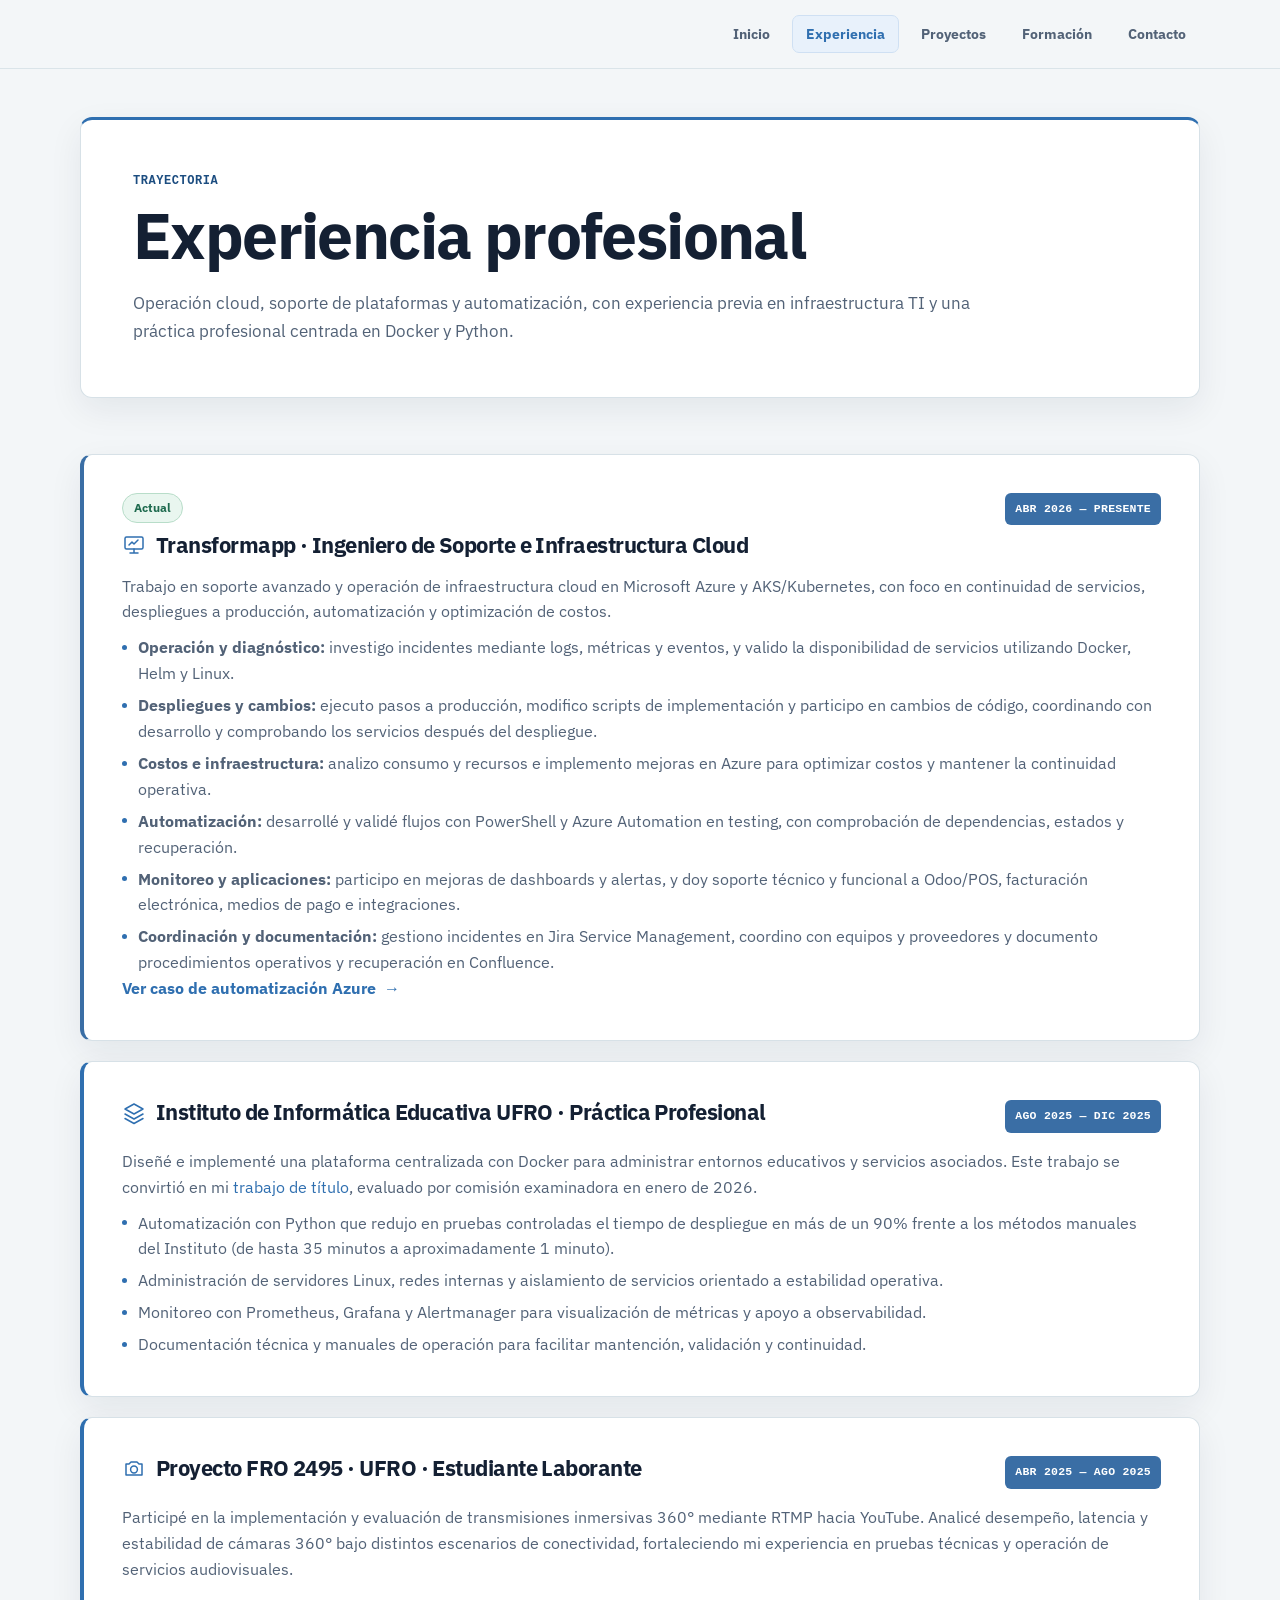
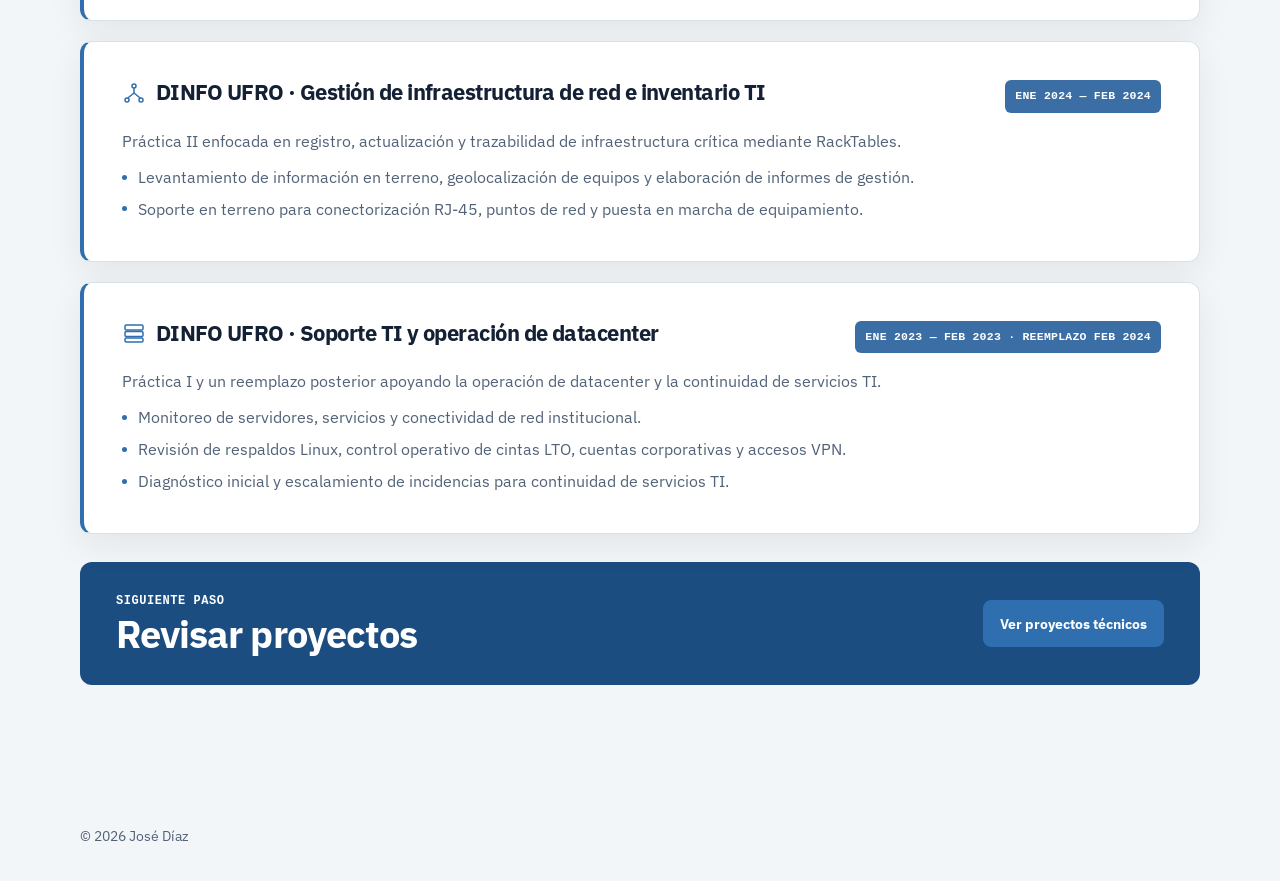
==== experiencia.html @ 32a0be07 "Mejora textos y presentación de proyectos del portafolio" ====
<!DOCTYPE html>
<html lang="es">
<head>
  <meta charset="UTF-8" />
  <meta name="viewport" content="width=device-width, initial-scale=1.0" />
  <meta name="description" content="Experiencia de José Díaz en Cloud Operations: soporte Odoo/POS, Azure y AKS, automatización con PowerShell, observabilidad y análisis de consumo." />
  <meta property="og:title" content="Experiencia | José Díaz" />
  <meta property="og:description" content="Trayectoria de José Díaz en soporte técnico, infraestructura TI y operación cloud." />
  <meta property="og:type" content="website" />
  <meta property="og:url" content="https://jose-dc.github.io/experiencia.html" />
  <title>José Díaz | Experiencia</title>
  <link rel="icon" type="image/svg+xml" href="assets/favicon.svg" />
  <link rel="stylesheet" href="assets/styles.css?v=20261012-review" />
</head>
<body>
  <header class="site-header">
    <nav class="nav" aria-label="Navegación principal">
      <div class="nav-links">
        <a href="index.html">Inicio</a>
        <a href="experiencia.html" aria-current="page">Experiencia</a>
        <a href="proyectos.html">Proyectos</a>
        <a href="formacion.html">Formación</a>
        <a href="index.html#contacto">Contacto</a>
      </div>
    </nav>
  </header>

  <main>
    <section class="page-heading">
      <p class="kicker">Trayectoria</p>
      <h1>Experiencia profesional</h1>
      <p class="lead">Operación cloud, soporte de plataformas y automatización, con experiencia previa en infraestructura TI y una práctica profesional centrada en Docker y Python.</p>
    </section>

    <section class="timeline experience-page">
      <article class="timeline-item">
        <div class="timeline-heading"><div><span class="status status-current">Actual</span><h2><span class="entry-icon" aria-hidden="true"><svg viewBox="0 0 24 24" fill="none" stroke="currentColor" stroke-width="1.5" stroke-linecap="round" stroke-linejoin="round"><rect x="3" y="4" width="18" height="12" rx="1.5"></rect><path d="M8 20h8M12 16v4"></path><path d="M7 12l3-3 2 2 4-4"></path></svg></span>Transformapp · Ingeniero de Soporte e Infraestructura Cloud</h2></div><span class="tag">Abr 2026 — Presente</span></div>
        <p>Trabajo en soporte avanzado y operación de infraestructura cloud en Microsoft Azure y AKS/Kubernetes, con foco en continuidad de servicios, despliegues a producción, automatización y optimización de costos.</p>
        <ul class="timeline-list">
          <li><strong>Operación y diagnóstico:</strong> investigo incidentes mediante logs, métricas y eventos, y valido la disponibilidad de servicios utilizando Docker, Helm y Linux.</li>
          <li><strong>Despliegues y cambios:</strong> ejecuto pasos a producción, modifico scripts de implementación y participo en cambios de código, coordinando con desarrollo y comprobando los servicios después del despliegue.</li>
          <li><strong>Costos e infraestructura:</strong> analizo consumo y recursos e implemento mejoras en Azure para optimizar costos y mantener la continuidad operativa.</li>
          <li><strong>Automatización:</strong> desarrollé y validé flujos con PowerShell y Azure Automation en testing, con comprobación de dependencias, estados y recuperación.</li>
          <li><strong>Monitoreo y aplicaciones:</strong> participo en mejoras de dashboards y alertas, y doy soporte técnico y funcional a Odoo/POS, facturación electrónica, medios de pago e integraciones.</li>
          <li><strong>Coordinación y documentación:</strong> gestiono incidentes en Jira Service Management, coordino con equipos y proveedores y documento procedimientos operativos y recuperación en Confluence.</li>
        </ul>
        <a class="text-link" href="proyectos/automatizacion-costos-azure.html">Ver caso de automatización Azure <span aria-hidden="true">→</span></a>
      </article>
      <article class="timeline-item">
        <div class="timeline-heading"><h2><span class="entry-icon" aria-hidden="true"><svg viewBox="0 0 24 24" fill="none" stroke="currentColor" stroke-width="1.5" stroke-linecap="round" stroke-linejoin="round"><path d="M12 3l9 5-9 5-9-5 9-5z"></path><path d="M3 13l9 5 9-5"></path><path d="M3 17.5l9 5 9-5"></path></svg></span>Instituto de Informática Educativa UFRO · Práctica Profesional</h2><span class="tag">Ago 2025 — Dic 2025</span></div>
        <p>Diseñé e implementé una plataforma centralizada con Docker para administrar entornos educativos y servicios asociados. Este trabajo se convirtió en mi <a href="proyectos/plataforma-docker-iie.html">trabajo de título</a>, evaluado por comisión examinadora en enero de 2026.</p>
        <ul class="timeline-list">
          <li>Automatización con Python que redujo en pruebas controladas el tiempo de despliegue en más de un 90% frente a los métodos manuales del Instituto (de hasta 35 minutos a aproximadamente 1 minuto).</li>
          <li>Administración de servidores Linux, redes internas y aislamiento de servicios orientado a estabilidad operativa.</li>
          <li>Monitoreo con Prometheus, Grafana y Alertmanager para visualización de métricas y apoyo a observabilidad.</li>
          <li>Documentación técnica y manuales de operación para facilitar mantención, validación y continuidad.</li>
        </ul>
      </article>
      <article class="timeline-item">
        <div class="timeline-heading"><h2><span class="entry-icon" aria-hidden="true"><svg viewBox="0 0 24 24" fill="none" stroke="currentColor" stroke-width="1.5" stroke-linecap="round" stroke-linejoin="round"><path d="M4 8h3l2-2h6l2 2h3v11H4z"></path><circle cx="12" cy="13.5" r="3.4"></circle></svg></span>Proyecto FRO 2495 · UFRO · Estudiante Laborante</h2><span class="tag">Abr 2025 — Ago 2025</span></div>
        <p>Participé en la implementación y evaluación de transmisiones inmersivas 360° mediante RTMP hacia YouTube. Analicé desempeño, latencia y estabilidad de cámaras 360° bajo distintos escenarios de conectividad, fortaleciendo mi experiencia en pruebas técnicas y operación de servicios audiovisuales.</p>
      </article>
      <article class="timeline-item">
        <div class="timeline-heading"><h2><span class="entry-icon" aria-hidden="true"><svg viewBox="0 0 24 24" fill="none" stroke="currentColor" stroke-width="1.5" stroke-linecap="round" stroke-linejoin="round"><circle cx="12" cy="5" r="2"></circle><circle cx="5" cy="19" r="2"></circle><circle cx="19" cy="19" r="2"></circle><path d="M12 7v5M12 12l-6.2 5M12 12l6.2 5"></path></svg></span>DINFO UFRO · Gestión de infraestructura de red e inventario TI</h2><span class="tag">Ene 2024 — Feb 2024</span></div>
        <p>Práctica II enfocada en registro, actualización y trazabilidad de infraestructura crítica mediante RackTables.</p>
        <ul class="timeline-list">
          <li>Levantamiento de información en terreno, geolocalización de equipos y elaboración de informes de gestión.</li>
          <li>Soporte en terreno para conectorización RJ-45, puntos de red y puesta en marcha de equipamiento.</li>
        </ul>
      </article>
      <article class="timeline-item">
        <div class="timeline-heading"><h2><span class="entry-icon" aria-hidden="true"><svg viewBox="0 0 24 24" fill="none" stroke="currentColor" stroke-width="1.5" stroke-linecap="round" stroke-linejoin="round"><rect x="3" y="4" width="18" height="5" rx="1.2"></rect><rect x="3" y="10.5" width="18" height="5" rx="1.2"></rect><rect x="3" y="17" width="18" height="4" rx="1.2"></rect></svg></span>DINFO UFRO · Soporte TI y operación de datacenter</h2><span class="tag">Ene 2023 — Feb 2023 · Reemplazo Feb 2024</span></div>
        <p>Práctica I y un reemplazo posterior apoyando la operación de datacenter y la continuidad de servicios TI.</p>
        <ul class="timeline-list">
          <li>Monitoreo de servidores, servicios y conectividad de red institucional.</li>
          <li>Revisión de respaldos Linux, control operativo de cintas LTO, cuentas corporativas y accesos VPN.</li>
          <li>Diagnóstico inicial y escalamiento de incidencias para continuidad de servicios TI.</li>
        </ul>
      </article>
    </section>

    <section class="contact-section compact-contact">
      <div><p class="kicker">Siguiente paso</p><h2>Revisar proyectos</h2></div>
      <a class="button primary" href="proyectos.html">Ver proyectos técnicos</a>
    </section>
  </main>
  <footer class="site-footer"><p>&copy; 2026 José Díaz</p></footer>
</body>
</html>
---- assets/styles.css ----
:root {
  --bg: #f3f6f8;
  --surface: #ffffff;
  --surface-soft: #f7fafb;
  --ink: #142033;
  --muted: #526277;
  --line: #d7e1e7;
  --accent: #2f6fb0;
  --accent-strong: #1c4d80;
  --accent-soft: #e8f1fb;
  --navy: #142033;
  --functional: #1f6b4f;
  --functional-soft: #e9f6ef;
  --planned: #805600;
  --planned-soft: #fff3d6;
  --idea: #5e6472;
  --idea-soft: #eef1f4;
  --code-accent: #3a6ea5;
  --code-accent-bright: #a9c9ea;
  --code-font: ui-monospace, "Cascadia Code", "Fira Code", Consolas, "Liberation Mono", monospace;
  --warm-accent: #c25b3a;
  --shadow-soft: 0 12px 34px rgba(20, 32, 51, 0.07);
  --shadow-card: 0 6px 20px rgba(20, 32, 51, 0.05);
  --shadow-hero: 0 2px 5px rgba(20, 32, 51, 0.12), 0 34px 64px -14px rgba(194, 91, 58, 0.32), 0 16px 38px rgba(20, 32, 51, 0.24);
  --radius: 12px;
  --radius-small: 8px;
  --content: 1120px;
}

@font-face {
  font-family: "IBM Plex Sans";
  font-style: normal;
  font-weight: 400 700;
  font-display: swap;
  src: url("fonts/ibm-plex-sans.woff2") format("woff2");
}

*,
*::before,
*::after {
  box-sizing: border-box;
}

html {
  scroll-behavior: smooth;
}

body {
  margin: 0;
  background: var(--bg);
  color: var(--ink);
  font-family: "IBM Plex Sans", "Segoe UI", Arial, sans-serif;
  font-size: 16px;
  line-height: 1.62;
}

img {
  display: block;
  max-width: 100%;
}

a {
  color: var(--accent);
  text-decoration: none;
  transition: color 0.18s ease, background-color 0.18s ease, border-color 0.18s ease;
}

a:hover {
  color: var(--accent-strong);
}

h1,
h2,
h3,
p,
ul,
dl,
figure {
  margin-top: 0;
}

h1,
h2,
h3 {
  color: var(--ink);
  font-weight: 720;
  letter-spacing: -0.025em;
}

h1 {
  margin-bottom: 20px;
  font-size: clamp(2.6rem, 5vw, 4.35rem);
  line-height: 1.02;
}

h2 {
  margin-bottom: 16px;
  font-size: clamp(1.75rem, 3vw, 2.35rem);
  line-height: 1.15;
}

h3 {
  margin-bottom: 12px;
  font-size: 1.25rem;
  line-height: 1.3;
}

p,
li,
dd {
  color: var(--muted);
}

main,
.nav,
.site-footer {
  width: min(calc(100% - 40px), var(--content));
  margin-inline: auto;
}

main {
  padding: 48px 0 72px;
}

.site-header {
  position: sticky;
  z-index: 20;
  top: 0;
  border-bottom: 1px solid rgba(215, 225, 231, 0.9);
  background: rgba(243, 246, 248, 0.94);
  backdrop-filter: blur(14px);
}

.nav {
  display: flex;
  min-height: 68px;
  align-items: center;
  justify-content: flex-end;
}

.nav-links {
  display: flex;
  align-items: center;
  gap: 8px;
}

.nav-links a {
  border: 1px solid transparent;
  border-radius: 7px;
  color: var(--muted);
  font-size: 0.875rem;
  font-weight: 700;
  line-height: 1;
  padding: 11px 13px;
}

.nav-links a:hover,
.nav-links a[aria-current="page"] {
  border-color: #cfe0f3;
  background: var(--accent-soft);
  color: var(--accent);
}

.hero,
.section,
.stack-section,
.page-heading,
.doc-hero,
.contact-section {
  margin-bottom: clamp(32px, 5vw, 56px);
}

.hero {
  display: grid;
  grid-template-columns: minmax(0, 1.75fr) minmax(280px, 0.85fr);
  gap: 20px;
}

.hero-copy,
.profile-summary,
.section,
.stack-section,
.page-heading,
.doc-hero,
.project-row,
.timeline-item,
.doc-card,
.case-chapter {
  border: 1px solid var(--line);
  border-radius: var(--radius);
  background: var(--surface);
  box-shadow: var(--shadow-soft);
}

.hero-copy {
  position: relative;
  overflow: hidden;
  padding: clamp(34px, 5vw, 60px);
  border-top: 3px solid var(--accent);
  background: var(--surface);
}

.hero-net {
  display: block;
  width: 100%;
  max-width: 220px;
  height: 28px;
  margin-bottom: 18px;
}

.hero-net circle {
  fill: var(--code-accent);
}

.hero-net circle.hero-net-dim {
  fill: var(--line);
}

.hero-net line {
  stroke: var(--line);
  stroke-width: 1;
}

.kicker,
.eyebrow,
.summary-label,
.number,
.step-number {
  color: var(--accent-strong);
  font-family: var(--code-font);
  font-size: 0.75rem;
  font-weight: 700;
  letter-spacing: 0.045em;
  text-transform: uppercase;
}

.role {
  max-width: 780px;
  margin-bottom: 18px;
  color: var(--ink);
  font-size: clamp(1.15rem, 2vw, 1.45rem);
  font-weight: 700;
  line-height: 1.32;
}

.lead {
  max-width: 780px;
  margin-bottom: 0;
  font-size: 1.08rem;
}

.hero-signal-list,
.meta,
.core-tech-list,
.architecture-tool-list {
  display: flex;
  flex-wrap: wrap;
  gap: 8px;
}

.hero-signal-list {
  margin-top: 24px;
}

.hero-signal-list span,
.meta span,
.core-tech-list span,
.architecture-tool-list span {
  border: 1px solid #cfe0f3;
  border-radius: 7px;
  background: var(--surface);
  color: var(--accent);
  font-size: 0.82rem;
  font-weight: 700;
  line-height: 1.2;
  padding: 9px 11px;
}

.hero-signal-list span,
.meta span {
  border: 1px solid #cfe0f3;
  border-radius: 6px;
  background: var(--accent-soft);
  color: var(--accent-strong);
  font-family: var(--code-font);
  font-weight: 700;
  font-size: 0.78rem;
  letter-spacing: 0.03em;
  text-transform: none;
  padding: 8px 13px;
}

.hero-actions,
.project-actions,
.doc-actions {
  display: flex;
  flex-wrap: wrap;
  gap: 10px;
  margin-top: 28px;
}

.button {
  display: inline-flex;
  min-height: 46px;
  align-items: center;
  justify-content: center;
  transition: color 0.18s ease, background-color 0.18s ease, border-color 0.18s ease, transform 0.18s ease, box-shadow 0.18s ease;
  border: 1px solid transparent;
  border-radius: 8px;
  font-size: 0.9rem;
  font-weight: 750;
  padding: 11px 16px;
}

.button.primary {
  border-color: var(--accent);
  background: var(--accent);
  color: #ffffff;
}

.button.primary:hover {
  border-color: var(--accent-strong);
  background: var(--accent-strong);
  color: #ffffff;
  transform: translateY(-1px);
  box-shadow: 0 8px 18px rgba(28, 77, 128, 0.25);
}

.button.secondary {
  border-color: var(--line);
  background: var(--surface);
  color: var(--ink);
}

.button.secondary:hover {
  border-color: #8fb8dc;
  color: var(--accent);
  transform: translateY(-1px);
}

.button.inactive {
  cursor: default;
  opacity: 0.72;
}

.text-link {
  display: inline-flex;
  align-items: center;
  gap: 8px;
  font-weight: 750;
}

.profile-summary {
  display: flex;
  flex-direction: column;
  align-items: center;
  justify-content: center;
  padding: clamp(30px, 4vw, 42px);
  border-color: var(--accent-strong);
  background: var(--accent-strong);
  text-align: center;
}

.profile-summary h2,
.profile-summary .summary-label {
  color: #ffffff;
}

.profile-summary .summary-label {
  color: var(--code-accent-bright);
}

.profile-summary h2 {
  font-size: 1.65rem;
}

.profile-summary p:not(.summary-label) {
  margin-bottom: 0;
  color: #cfe0f0;
}

.avatar {
  width: 84px;
  height: 84px;
  margin-bottom: 22px;
  border: 2px solid rgba(255, 255, 255, 0.55);
  border-radius: 50%;
  object-fit: cover;
}

.section,
.stack-section {
  padding: clamp(28px, 4vw, 42px);
}

.section-header {
  margin-bottom: 28px;
}

.section-header > :last-child {
  margin-bottom: 0;
}

.compact-header {
  max-width: 800px;
}

.split-heading {
  display: flex;
  align-items: flex-start;
  justify-content: space-between;
  gap: 20px;
}

.split-heading h2 {
  margin-bottom: 0;
}

.focus-grid {
  display: grid;
  grid-template-columns: repeat(3, minmax(0, 1fr));
  gap: 16px;
}

.focus-grid article {
  padding: 24px;
  border-top: 3px solid var(--accent);
  border-radius: var(--radius-small);
  background: var(--surface-soft);
}

.focus-grid h3 {
  margin-top: 12px;
}

.focus-grid p {
  margin-bottom: 0;
}

.focus-icon {
  display: inline-flex;
  width: 30px;
  height: 30px;
  color: var(--accent);
}

.focus-icon svg {
  width: 100%;
  height: 100%;
}

.project-teaser-grid {
  display: grid;
  grid-template-columns: repeat(2, minmax(0, 1fr));
  gap: 16px;
  margin-bottom: 20px;
}

.project-teaser-card {
  display: grid;
  gap: 8px;
  padding: 22px;
  border: 1px solid var(--line);
  border-top: 3px solid var(--accent);
  border-radius: var(--radius-small);
  background: var(--surface-soft);
}

.project-teaser-card h3 {
  margin: 0;
  font-size: 1.1rem;
}

.project-teaser-card p {
  margin-bottom: 0;
}

.status {
  display: inline-flex;
  width: fit-content;
  align-items: center;
  border: 1px solid transparent;
  border-radius: 999px;
  font-size: 0.75rem;
  font-weight: 800;
  line-height: 1;
  padding: 8px 11px;
}

.status-functional,
.status-current {
  border-color: #b8ddc9;
  background: var(--functional-soft);
  color: var(--functional);
}

.status-planned {
  border-color: #ead39a;
  background: var(--planned-soft);
  color: var(--planned);
}

.status-idea {
  border-color: #d2d7df;
  background: var(--idea-soft);
  color: var(--idea);
}

.project-highlight,
.project-feature {
  display: grid;
  grid-template-columns: minmax(0, 1.65fr) minmax(250px, 0.75fr);
  gap: 24px;
}

.project-highlight {
  padding: clamp(24px, 4vw, 34px);
  border: 1px solid var(--line);
  border-radius: var(--radius);
  background: var(--surface-soft);
}

.project-preview-copy {
  align-self: center;
}

.project-preview-copy p,
.project-content p {
  margin-bottom: 0;
}

.project-at-a-glance {
  display: flex;
  align-self: stretch;
  flex-direction: column;
  justify-content: center;
  padding: 24px;
  border: 1px solid #cfe0f3;
  border-radius: var(--radius-small);
  background: var(--accent-soft);
}

.project-at-a-glance dl,
.project-at-a-glance dd {
  margin: 0;
}

.project-at-a-glance dl > div + div {
  margin-top: 14px;
}

.project-at-a-glance dt {
  color: var(--accent);
  font-size: 0.72rem;
  font-weight: 800;
}

.project-at-a-glance dd {
  color: var(--ink);
  font-size: 0.9rem;
}

.section-actions {
  margin-top: 22px;
  text-align: right;
}

.experience-preview {
  display: grid;
  grid-template-columns: minmax(0, 1.35fr) minmax(280px, 0.65fr);
  gap: 32px;
  align-items: center;
}

.experience-preview-copy > :last-child {
  margin-bottom: 0;
}

.experience-facts {
  display: grid;
  gap: 12px;
}

.experience-facts div {
  display: grid;
  gap: 3px;
  padding: 18px;
  border: 1px solid var(--line);
  border-left: 3px solid var(--accent);
  border-radius: var(--radius-small);
  background: var(--surface);
}

.experience-facts strong {
  color: var(--ink);
}

.experience-facts span {
  color: var(--muted);
  font-size: 0.9rem;
}

.tech-groups {
  display: grid;
  grid-template-columns: repeat(2, minmax(0, 1fr));
  gap: 14px;
}

.tech-group {
  padding: 20px;
  border: 1px solid var(--line);
  border-top: 3px solid var(--accent);
  border-radius: var(--radius-small);
  background: var(--surface);
}

.tech-group h3 {
  margin-bottom: 14px;
  color: var(--ink);
  font-size: 1rem;
}

.tech-group > p {
  margin: 0 0 16px;
  color: var(--muted);
  font-size: 0.9rem;
}

.technology-direction {
  margin: 20px 0 0;
  color: var(--muted);
  font-size: 0.9rem;
}

.core-tech-list span {
  flex: 1 1 135px;
  min-height: 48px;
  display: inline-flex;
  align-items: center;
  justify-content: center;
  background: var(--surface);
  line-height: 1.25;
  text-align: center;
}

.contact-section {
  display: flex;
  align-items: center;
  justify-content: space-between;
  gap: 24px;
  padding: 30px 36px;
  border-radius: var(--radius);
  background: var(--accent-strong);
}

.contact-section h2,
.contact-section .kicker {
  color: #ffffff;
}

.contact-section h2,
.contact-section p {
  margin-bottom: 0;
}

.contact-links {
  display: flex;
  flex-wrap: wrap;
  gap: 8px;
}

.contact-links a {
  border: 1px solid rgba(255, 255, 255, 0.22);
  border-radius: 7px;
  color: #ffffff;
  font-weight: 700;
  padding: 10px 13px;
}

.contact-links a:hover {
  background: rgba(255, 255, 255, 0.1);
}

.site-footer {
  padding: 12px 0 34px;
}

.site-footer p {
  margin-bottom: 0;
  font-size: 0.85rem;
}

.page-heading,
.doc-hero {
  padding: clamp(34px, 5vw, 52px);
  border-top: 3px solid var(--accent);
}

.education-block {
  border-top: 3px solid var(--accent);
}

.page-heading .lead,
.doc-hero .lead {
  max-width: 880px;
}

.project-list,
.timeline,
.doc-grid,
.case-chapters {
  display: grid;
  gap: 20px;
}

.project-row {
  padding: clamp(26px, 4vw, 38px);
  border-top: 6px solid var(--code-accent);
  transition: transform 0.2s ease, box-shadow 0.2s ease;
}

.project-row:hover {
  transform: translateY(-4px);
  box-shadow: var(--shadow-soft), 0 20px 34px rgba(20, 32, 51, 0.1);
}

.project-content .status {
  margin-bottom: 18px;
}

.project-content h2 {
  display: flex;
  align-items: flex-start;
  gap: 10px;
  margin-bottom: 14px;
  font-size: clamp(1.55rem, 2.5vw, 2rem);
}

.project-content h2 .entry-icon {
  margin-top: 5px;
}

.project-details {
  border: 1px solid var(--line);
  border-radius: var(--radius);
  background: var(--surface);
  padding: 20px;
}

.development-heading {
  margin-top: 48px;
  margin-bottom: 24px;
}

.project-details summary {
  cursor: pointer;
  color: var(--accent-strong);
  font-weight: 700;
  padding: 4px;
}

.project-details[open] summary {
  margin-bottom: 20px;
}

a:focus-visible,
summary:focus-visible {
  outline: 3px solid var(--accent);
  outline-offset: 4px;
}

.project-content,
.chapter-content,
.chapter-intro,
.tech-group {
  min-width: 0;
}

.meta span,
.core-tech-list span,
.architecture-tool-list span {
  max-width: 100%;
  overflow-wrap: anywhere;
}

.meta {
  margin-top: 22px;
}

.experience-page .timeline-item,
.timeline-item {
  padding: clamp(26px, 4vw, 38px);
  border-left: 4px solid var(--accent);
  transition: transform 0.2s ease, box-shadow 0.2s ease;
}

.timeline-item:hover {
  transform: translateY(-3px);
  box-shadow: var(--shadow-soft), 0 16px 28px rgba(20, 32, 51, 0.08);
}

.timeline-item:has(.status-current) {
  border-left-color: var(--code-accent);
}

.timeline-heading {
  display: flex;
  align-items: flex-start;
  justify-content: space-between;
  gap: 24px;
  margin-bottom: 16px;
}

.timeline-heading h2,
.timeline-heading h3 {
  display: flex;
  align-items: center;
  gap: 10px;
  margin-bottom: 0;
  font-size: 1.35rem;
}

.entry-icon {
  display: inline-flex;
  flex: 0 0 auto;
  width: 24px;
  height: 24px;
  color: var(--accent);
}

.entry-icon svg {
  width: 100%;
  height: 100%;
}

h2:has(.entry-icon),
h3:has(.entry-icon) {
  display: flex;
  align-items: center;
  gap: 10px;
}

.eyebrow-icon {
  display: inline-flex;
  width: 13px;
  height: 13px;
  margin-right: 5px;
  vertical-align: -2px;
  color: var(--accent);
}

.eyebrow-icon svg {
  width: 100%;
  height: 100%;
}

.timeline-heading .status {
  margin-bottom: 10px;
}

.timeline-item > p {
  margin-bottom: 0;
}

.timeline-item > p:has(+ .timeline-list) {
  margin-bottom: 10px;
}

.timeline-list {
  display: grid;
  gap: 6px;
  margin: 0;
  padding: 0;
  list-style: none;
}

.timeline-list li {
  position: relative;
  padding-left: 16px;
  color: var(--muted);
}

.timeline-list li::before {
  position: absolute;
  top: 0.6em;
  left: 0;
  width: 5px;
  height: 5px;
  border-radius: 50%;
  background: var(--accent);
  content: "";
}

.tag {
  flex: 0 0 auto;
  border-radius: 6px;
  background: var(--code-accent);
  color: #ffffff;
  font-family: var(--code-font);
  font-size: 0.72rem;
  font-weight: 700;
  letter-spacing: 0.02em;
  text-transform: uppercase;
  padding: 7px 10px;
}

.compact-contact {
  margin-top: 28px;
}

.doc-grid {
  grid-template-columns: repeat(2, minmax(0, 1fr));
}

.doc-card {
  padding: 28px;
  transition: transform 0.2s ease, box-shadow 0.2s ease;
}

.doc-card:hover {
  transform: translateY(-3px);
  box-shadow: var(--shadow-soft), 0 16px 28px rgba(20, 32, 51, 0.08);
}

.doc-card h2 {
  display: flex;
  align-items: center;
  gap: 10px;
  font-size: 1.35rem;
}

.doc-card > :last-child {
  margin-bottom: 0;
}

.credential-feature {
  display: grid;
  grid-template-columns: minmax(0, 0.8fr) minmax(300px, 1.2fr);
  gap: 28px;
  align-items: center;
}

.credential-image {
  margin: 0;
  padding: 16px;
  border: 1px solid var(--line);
  border-top: 3px solid var(--code-accent);
  border-radius: var(--radius-small);
  background: var(--surface-soft);
  text-align: center;
}

.credential-image img {
  width: 100%;
  max-height: 620px;
  object-fit: contain;
}

.credential-image-award img {
  display: block;
  width: auto;
  max-width: min(100%, 420px);
  max-height: 540px;
  margin-inline: auto;
}

.credential-image figcaption {
  max-width: min(100%, 420px);
  margin: 10px auto 0;
  color: var(--muted);
  font-size: 0.8rem;
  line-height: 1.4;
  text-align: center;
}

.credential-grid {
  display: grid;
  grid-template-columns: repeat(2, minmax(0, 1fr));
  gap: 16px;
}

.credential-card {
  display: grid;
  grid-template-columns: 116px minmax(0, 1fr);
  gap: 18px;
  align-items: center;
  padding: 18px;
  border: 1px solid var(--line);
  border-top: 3px solid var(--code-accent);
  border-radius: var(--radius-small);
  background: var(--surface);
  box-shadow: var(--shadow-card);
  transition: transform 0.2s ease, box-shadow 0.2s ease;
}

.credential-card:hover {
  transform: translateY(-3px);
  box-shadow: var(--shadow-card), 0 14px 26px rgba(20, 32, 51, 0.1);
}

.credential-card img {
  width: 116px;
  height: 116px;
  border-radius: 8px;
  object-fit: cover;
}

.credential-card h3 {
  margin-bottom: 7px;
  font-size: 1.05rem;
}

.credential-card p {
  margin-bottom: 0;
  font-size: 0.9rem;
  line-height: 1.5;
}

.credential-text-card h2 {
  margin-top: 12px;
  font-size: 1.25rem;
}

.case-overview {
  display: grid;
  grid-template-columns: repeat(3, minmax(0, 1fr));
  gap: 16px;
  margin-bottom: 28px;
}

.case-overview article {
  padding: 24px;
  border: 1px solid var(--line);
  border-radius: var(--radius);
  background: var(--surface);
  box-shadow: var(--shadow-card);
}

.case-overview h2 {
  font-size: 1.4rem;
}

.case-overview p:last-child {
  margin-bottom: 0;
}

.architecture-section {
  margin-bottom: 36px;
  padding: clamp(28px, 4vw, 38px);
  border-radius: var(--radius);
  background: var(--navy);
}

.architecture-section h2,
.architecture-section h3,
.architecture-section strong,
.architecture-section .kicker,
.architecture-section .eyebrow {
  color: #ffffff;
}

.architecture-section p {
  color: #cbd9e1;
}

.section-copy > :last-child {
  margin-bottom: 0;
}

.architecture-rail {
  display: grid;
  grid-template-columns: repeat(6, minmax(0, 1fr));
  gap: 10px;
  margin-top: 28px;
}

.architecture-node {
  min-width: 0;
  padding: 16px 12px;
  border-top: 2px solid #82c2d0;
}

.architecture-node span {
  display: block;
  margin-bottom: 8px;
  color: #82c2d0;
  font-size: 0.75rem;
  font-weight: 800;
}

.architecture-node strong {
  display: block;
  font-size: 0.9rem;
}

.architecture-node p {
  margin: 6px 0 0;
  font-size: 0.78rem;
  line-height: 1.4;
}

.operation-flow {
  display: grid;
  gap: 14px;
  margin-top: 28px;
}

.flow-common,
.flow-lane {
  position: relative;
  display: grid;
  grid-template-columns: 112px repeat(3, minmax(0, 1fr));
  gap: 10px;
  align-items: stretch;
}

.flow-lane {
  grid-template-columns: 112px repeat(4, minmax(0, 1fr));
  border-top: 1px solid rgba(130, 194, 208, 0.24);
  padding-top: 10px;
}

.flow-common {
  border-bottom: 1px solid rgba(130, 194, 208, 0.24);
  padding-bottom: 14px;
}

.flow-label {
  display: flex;
  align-items: center;
  color: #82c2d0;
  font-size: 0.72rem;
  font-weight: 800;
  letter-spacing: 0.08em;
  text-transform: uppercase;
}

.flow-start { color: #a8d9c0; }
.flow-stop { color: #f2b49c; }

.flow-node,
.flow-step {
  position: relative;
  display: grid;
  align-content: center;
  min-height: 72px;
  padding: 12px 10px;
  border-left: 1px solid rgba(130, 194, 208, 0.34);
  background: transparent;
}

.flow-step { border-left-color: rgba(255, 255, 255, 0.24); }

.flow-node:not(:last-child)::after,
.flow-step:not(:last-child)::after {
  content: "→";
  position: absolute;
  top: 50%;
  right: -17px;
  z-index: 1;
  color: #82c2d0;
  font-size: 1.05rem;
  transform: translateY(-50%);
}

.flow-step small,
.flow-node small {
  margin-top: 5px;
  color: #cbd9e1;
  font-size: 0.75rem;
}

.automation-workflow .case-chapter {
  border-top: 3px solid #82c2d0;
}

.automation-workflow .validation-strip {
  gap: 10px;
  overflow: visible;
  border: 0;
  background: transparent;
}

.automation-workflow .validation-strip div {
  position: relative;
  border: 0;
  border-top: 2px solid var(--accent);
  border-radius: 0;
  background: transparent;
}

.automation-workflow .validation-strip div:not(:last-child)::after {
  content: "→";
  position: absolute;
  top: 50%;
  right: -17px;
  color: var(--accent-strong);
  font-weight: 800;
  transform: translateY(-50%);
}

.command-block {
  margin: 24px 0 0;
  padding: 18px 20px;
  overflow-x: auto;
  border: 1px solid var(--line);
  border-radius: var(--radius-small);
  background: #111d2d;
  color: #d7edf1;
  font-size: 0.78rem;
  line-height: 1.65;
}

.evidence-placeholder {
  margin: 24px 0 0;
}

.placeholder-art {
  display: grid;
  min-height: 170px;
  place-items: center;
  border: 1px dashed #9ab6bd;
  border-radius: var(--radius-small);
  background: linear-gradient(135deg, rgba(130, 194, 208, 0.12), rgba(255, 255, 255, 0.5));
  color: var(--accent-strong);
  font-size: 0.78rem;
  font-weight: 800;
  letter-spacing: 0.08em;
  text-transform: uppercase;
}

.evidence-placeholder figcaption {
  margin-top: 10px;
  color: var(--muted);
  font-size: 0.78rem;
  line-height: 1.5;
}

/* Automatización Azure: flujo legible y bloques con apariencia de terminal. */
.control-chain {
  display: grid;
  grid-template-columns: repeat(3, minmax(0, 1fr));
  gap: 14px;
}

.control-card {
  position: relative;
  min-height: 112px;
  padding: 18px;
  border: 1px solid rgba(130, 194, 208, 0.22);
  border-radius: 12px;
  background: rgba(255, 255, 255, 0.055);
}

.control-card:not(:last-child)::after {
  content: "";
  position: absolute;
  top: 50%;
  right: -15px;
  width: 15px;
  height: 1px;
  background: #82c2d0;
}

.control-card:not(:last-child)::before {
  content: "";
  position: absolute;
  top: calc(50% - 3px);
  right: -15px;
  z-index: 1;
  border-top: 3px solid transparent;
  border-bottom: 3px solid transparent;
  border-left: 5px solid #82c2d0;
}

.control-card > span {
  display: block;
  margin-bottom: 12px;
  color: #82c2d0;
  font-size: 0.7rem;
  font-weight: 800;
  letter-spacing: 0.12em;
}

.control-card strong,
.control-card small {
  display: block;
}

.control-card small {
  margin-top: 6px;
  color: #aebfcc;
  font-size: 0.76rem;
}

.operation-lanes {
  display: grid;
  grid-template-columns: repeat(2, minmax(0, 1fr));
  gap: 16px;
  margin-top: 30px;
}

.operation-lane {
  padding: 22px;
  border: 1px solid rgba(255, 255, 255, 0.12);
  border-radius: 14px;
  background: rgba(5, 16, 31, 0.32);
}

.operation-lane header {
  display: flex;
  align-items: center;
  justify-content: space-between;
  gap: 14px;
  margin-bottom: 18px;
}

.operation-lane h3 {
  margin: 0;
  font-size: 1.05rem;
}

.lane-badge {
  flex: 0 0 auto;
  padding: 6px 9px;
  border-radius: 999px;
  font-size: 0.68rem;
  font-weight: 800;
  letter-spacing: 0.08em;
  text-transform: uppercase;
}

.start-lane .lane-badge {
  background: rgba(88, 190, 144, 0.16);
  color: #a8d9c0;
}

.stop-lane .lane-badge {
  background: rgba(230, 133, 96, 0.16);
  color: #f2b49c;
}

.lane-steps {
  display: grid;
  grid-template-columns: repeat(4, minmax(0, 1fr));
  gap: 0;
  margin: 0;
  padding: 0;
  list-style: none;
}

.lane-steps li {
  position: relative;
  min-width: 0;
  padding-right: 12px;
}

.lane-steps li:not(:last-child)::after {
  content: "";
  position: absolute;
  top: 13px;
  right: 4px;
  left: 30px;
  height: 1px;
  background: rgba(130, 194, 208, 0.4);
}

.lane-steps li > span {
  position: relative;
  z-index: 1;
  display: grid;
  width: 26px;
  height: 26px;
  margin-bottom: 12px;
  place-items: center;
  border: 1px solid rgba(130, 194, 208, 0.55);
  border-radius: 50%;
  background: #15243a;
  color: #d7edf1;
  font-size: 0.7rem;
  font-weight: 800;
}

.lane-steps strong,
.lane-steps small {
  display: block;
}

.lane-steps strong {
  font-size: 0.82rem;
}

.lane-steps small {
  margin-top: 5px;
  color: #aebfcc;
  font-size: 0.7rem;
  line-height: 1.4;
}

.automation-workflow .case-chapter {
  display: grid;
  grid-template-columns: minmax(210px, 0.58fr) minmax(0, 1.42fr);
  gap: 30px;
  align-items: center;
}

.chapter-content .command-block + .command-block {
  margin-top: 20px;
}

.chapter-content .validation-strip + .command-block {
  margin-top: 24px;
}

.chapter-content {
  min-width: 0;
}

.automation-workflow .validation-strip div {
  border: 1px solid var(--line);
  border-radius: 10px;
  background: #f7fafb;
}

.automation-workflow .validation-strip strong {
  display: flex;
  align-items: center;
  gap: 8px;
  color: var(--accent-strong);
  font-size: 1.05rem;
}

.stat-icon {
  display: inline-flex;
  flex: 0 0 auto;
  width: 20px;
  height: 20px;
  color: var(--accent);
}

.stat-icon svg {
  width: 100%;
  height: 100%;
}

.automation-workflow .validation-strip div:not(:last-child)::after {
  display: none;
}

.command-block {
  position: relative;
  margin: 0;
  padding: 52px 20px 20px;
  border-color: #263b55;
  border-radius: 12px;
  background: #0d1929;
  box-shadow: 0 12px 28px rgba(9, 20, 35, 0.16);
  color: #d8e7ee;
}

.command-block::before {
  content: attr(data-label);
  position: absolute;
  top: 0;
  right: 0;
  left: 0;
  height: 34px;
  padding: 0 16px 0 62px;
  border-bottom: 1px solid #263b55;
  background: #14243a;
  color: #91a9b8;
  font-family: Inter, system-ui, sans-serif;
  font-size: 0.68rem;
  font-weight: 700;
  line-height: 34px;
  letter-spacing: 0.04em;
}

.command-block::after {
  content: "";
  position: absolute;
  top: 14px;
  left: 18px;
  width: 7px;
  height: 7px;
  border-radius: 50%;
  background: #ff786a;
  box-shadow: 13px 0 #f0c55c, 26px 0 #67c68c;
}

.command-block code {
  display: block;
  padding: 0;
  border-radius: 0;
  background: transparent;
  color: inherit;
  font-size: inherit;
  white-space: pre;
}

.chapter-content .evidence-placeholder {
  margin-top: 18px;
}

.chapter-content .placeholder-art {
  min-height: 190px;
}

.architecture-tools {
  margin-top: 26px;
  padding-top: 22px;
  border-top: 1px solid rgba(255, 255, 255, 0.14);
}

.architecture-tool-list span {
  border-color: rgba(255, 255, 255, 0.15);
  background: rgba(255, 255, 255, 0.09);
  color: #ffffff;
}

.workflow-section,
.learning-section {
  margin-bottom: 36px;
}

.workflow-heading,
.learning-section > .section-copy {
  margin-bottom: 24px;
}

.case-chapter {
  padding: clamp(24px, 4vw, 34px);
}

.case-chapter-single {
  display: grid;
  grid-template-columns: minmax(260px, 0.78fr) minmax(0, 1.22fr);
  gap: 28px;
  align-items: center;
}

.chapter-intro > :last-child {
  margin-bottom: 0;
}

.step-number {
  display: inline-block;
  margin-bottom: 14px;
}

code {
  border-radius: 4px;
  background: var(--navy);
  color: var(--code-accent-bright);
  font-family: var(--code-font);
  font-size: 0.9em;
  padding: 2px 6px;
}

.chapter-evidence-grid {
  display: grid;
  grid-template-columns: repeat(2, minmax(0, 1fr));
  gap: 16px;
  margin-top: 24px;
}

.evidence-figure {
  margin-bottom: 0;
}

.evidence-link {
  display: flex;
  min-height: 260px;
  align-items: center;
  justify-content: center;
  overflow: hidden;
  border: 1px solid #253342;
  border-radius: var(--radius-small);
  background: #101417;
  transition: border-color 0.18s ease;
}

.evidence-link:hover {
  border-color: #82c2d0;
}

.chapter-evidence-grid .evidence-link {
  height: 330px;
  min-height: 0;
}

.case-chapter-single .evidence-link {
  height: 320px;
  min-height: 0;
}

.evidence-figure img {
  width: 100%;
  height: 100%;
  object-fit: contain;
}

.evidence-figure figcaption {
  margin-top: 9px;
  color: var(--muted);
  font-size: 0.78rem;
  line-height: 1.45;
}

.validation-strip {
  display: grid;
  grid-template-columns: repeat(auto-fit, minmax(140px, 1fr));
  gap: 1px;
  margin-top: 24px;
  overflow: hidden;
  border: 1px solid var(--line);
  border-radius: var(--radius-small);
  background: var(--line);
}

.validation-strip div {
  display: grid;
  gap: 4px;
  padding: 20px;
  background: var(--surface-soft);
}

.validation-strip strong {
  color: var(--ink);
  font-size: 1.75rem;
}

.validation-strip span {
  color: var(--muted);
  font-size: 0.82rem;
}

.learning-list {
  display: grid;
  grid-template-columns: repeat(2, minmax(0, 1fr));
  gap: 10px;
  margin: 0;
  padding: 0;
  list-style: none;
}

.learning-list li {
  padding: 16px 18px;
  border-left: 3px solid var(--accent);
  background: var(--surface);
}

@media (min-width: 761px) {
  .timeline-item > p,
  .project-summary,
  .chapter-intro > p:not(.eyebrow),
  .doc-hero .lead {
    text-align: left;
    text-align-last: left;
  }
}

@media (max-width: 900px) {
  .hero,
  .project-highlight,
  .project-feature,
  .experience-preview,
  .case-chapter-single,
  .credential-feature {
    grid-template-columns: 1fr;
  }

  .profile-summary {
    flex-direction: row;
    align-items: center;
    gap: 24px;
    text-align: left;
  }

  .profile-summary .avatar {
    flex: 0 0 auto;
    margin-bottom: 0;
  }

  .focus-grid,
  .project-teaser-grid,
  .case-overview {
    grid-template-columns: 1fr;
  }

  .automation-workflow .case-chapter {
    grid-template-columns: 1fr;
    gap: 22px;
  }

  .architecture-rail {
    grid-template-columns: repeat(3, minmax(0, 1fr));
  }

  .flow-common,
  .flow-lane {
    grid-template-columns: 92px repeat(3, minmax(0, 1fr));
  }

  .flow-lane {
    grid-template-columns: 92px repeat(4, minmax(0, 1fr));
  }

  .project-at-a-glance {
    padding: 22px;
  }
}

@media (max-width: 640px) {
  body {
    font-size: 15px;
    line-height: 1.56;
  }

  main,
  .nav,
  .site-footer {
    width: min(calc(100% - 24px), var(--content));
  }

  main {
    padding: 26px 0 48px;
  }

  .nav {
    min-height: 62px;
    justify-content: center;
  }

  .nav-links {
    width: 100%;
    justify-content: space-between;
    gap: 2px;
  }

  .nav-links a {
    font-size: 0.76rem;
    padding: 10px 7px;
  }

  h1 {
    font-size: clamp(2.35rem, 12vw, 3.15rem);
  }

  h2 {
    font-size: 1.75rem;
  }

  h3 {
    font-size: 1.15rem;
  }

  p,
  li,
  dd,
  .lead,
  .role,
  .timeline-item > p,
  .project-summary,
  .chapter-intro > p,
  .doc-hero .lead {
    hyphens: none;
    text-align: left;
    text-align-last: left;
  }

  .hero,
  .section,
  .page-heading,
  .doc-hero,
  .contact-section {
    margin-bottom: 18px;
  }

  .hero-copy,
  .profile-summary,
  .section,
  .page-heading,
  .doc-hero,
  .project-row,
  .timeline-item,
  .case-chapter {
    padding: 24px;
  }

  .hero-net {
    max-width: 180px;
  }

  .role {
    font-size: 1.08rem;
  }

  .lead {
    font-size: 1rem;
  }

  .hero-actions,
  .project-actions,
  .doc-actions {
    display: grid;
    grid-template-columns: 1fr;
  }

  .button {
    width: 100%;
  }

  .profile-summary {
    flex-direction: column;
    align-items: flex-start;
    gap: 0;
    text-align: left;
  }

  .profile-summary .avatar {
    margin-bottom: 18px;
  }

  .split-heading,
  .timeline-heading,
  .contact-section {
    align-items: flex-start;
    flex-direction: column;
  }

  .section-actions {
    text-align: left;
  }

  .core-tech-list span {
    flex-basis: calc(50% - 8px);
  }

  .tech-groups {
    grid-template-columns: 1fr;
  }

  .contact-section {
    padding: 26px;
  }

  .contact-links {
    width: 100%;
  }

  .contact-links a {
    flex: 1 1 auto;
    text-align: center;
  }

  .doc-grid,
  .chapter-evidence-grid,
  .learning-list,
  .credential-grid {
    grid-template-columns: 1fr;
  }

  .credential-card {
    grid-template-columns: 96px minmax(0, 1fr);
  }

  .credential-card img {
    width: 96px;
    height: 96px;
  }

  .architecture-rail {
    grid-template-columns: repeat(2, minmax(0, 1fr));
  }

  .chapter-evidence-grid .evidence-link,
  .case-chapter-single .evidence-link {
    height: 230px;
    min-height: 0;
  }

  .evidence-figure img {
    height: 100%;
  }

  .validation-strip {
    grid-template-columns: 1fr;
  }

  .flow-common,
  .flow-lane {
    grid-template-columns: 1fr;
  }

  .control-chain,
  .operation-lanes {
    grid-template-columns: 1fr;
  }

  .control-card {
    min-height: 0;
  }

  .control-card:not(:last-child)::after {
    top: auto;
    right: auto;
    bottom: -15px;
    left: 30px;
    width: 1px;
    height: 15px;
  }

  .control-card:not(:last-child)::before {
    top: auto;
    right: auto;
    bottom: -15px;
    left: 27px;
    border-top: 5px solid #82c2d0;
    border-right: 3px solid transparent;
    border-bottom: 0;
    border-left: 3px solid transparent;
  }

  .operation-lane header {
    align-items: flex-start;
    flex-direction: column;
  }

  .lane-steps {
    grid-template-columns: 1fr;
  }

  .lane-steps li {
    display: grid;
    grid-template-columns: 34px minmax(0, 1fr);
    gap: 10px;
    padding: 0 0 18px;
  }

  .lane-steps li:last-child {
    padding-bottom: 0;
  }

  .lane-steps li:not(:last-child)::after {
    top: 26px;
    right: auto;
    bottom: 0;
    left: 13px;
    width: 1px;
    height: auto;
  }

  .lane-steps li > span {
    grid-row: 1 / span 2;
    margin-bottom: 0;
  }

  .command-block {
    padding: 66px 16px 18px;
    font-size: 0.72rem;
  }

  .command-block::before {
    display: flex;
    align-items: center;
    height: 50px;
    white-space: normal;
    line-height: 1.3;
  }

  .command-block::after {
    top: 22px;
  }

  .command-block code {
    overflow-wrap: anywhere;
    white-space: pre-wrap;
  }

  .flow-label {
    min-height: 0;
  }

  .flow-node:not(:last-child)::after,
  .flow-step:not(:last-child)::after,
  .automation-workflow .validation-strip div:not(:last-child)::after {
    display: none;
  }
}

@media (max-width: 380px) {
  .nav-links {
    flex-wrap: wrap;
    justify-content: center;
    padding-block: 6px;
  }

  .nav-links a {
    font-size: 0.72rem;
    padding-inline: 5px;
  }

  .hero-copy,
  .profile-summary,
  .section,
  .page-heading,
  .doc-hero,
  .project-row,
  .timeline-item,
  .case-chapter {
    padding: 21px;
  }
}

@media (prefers-reduced-motion: reduce) {
  html {
    scroll-behavior: auto;
  }

  a,
  .button,
  .project-row,
  .credential-card,
  .timeline-item,
  .doc-card,
  .evidence-link {
    transition: none;
  }

  .button.primary:hover,
  .button.secondary:hover,
  .project-row:hover,
  .credential-card:hover,
  .timeline-item:hover,
  .doc-card:hover {
    transform: none;
  }
}
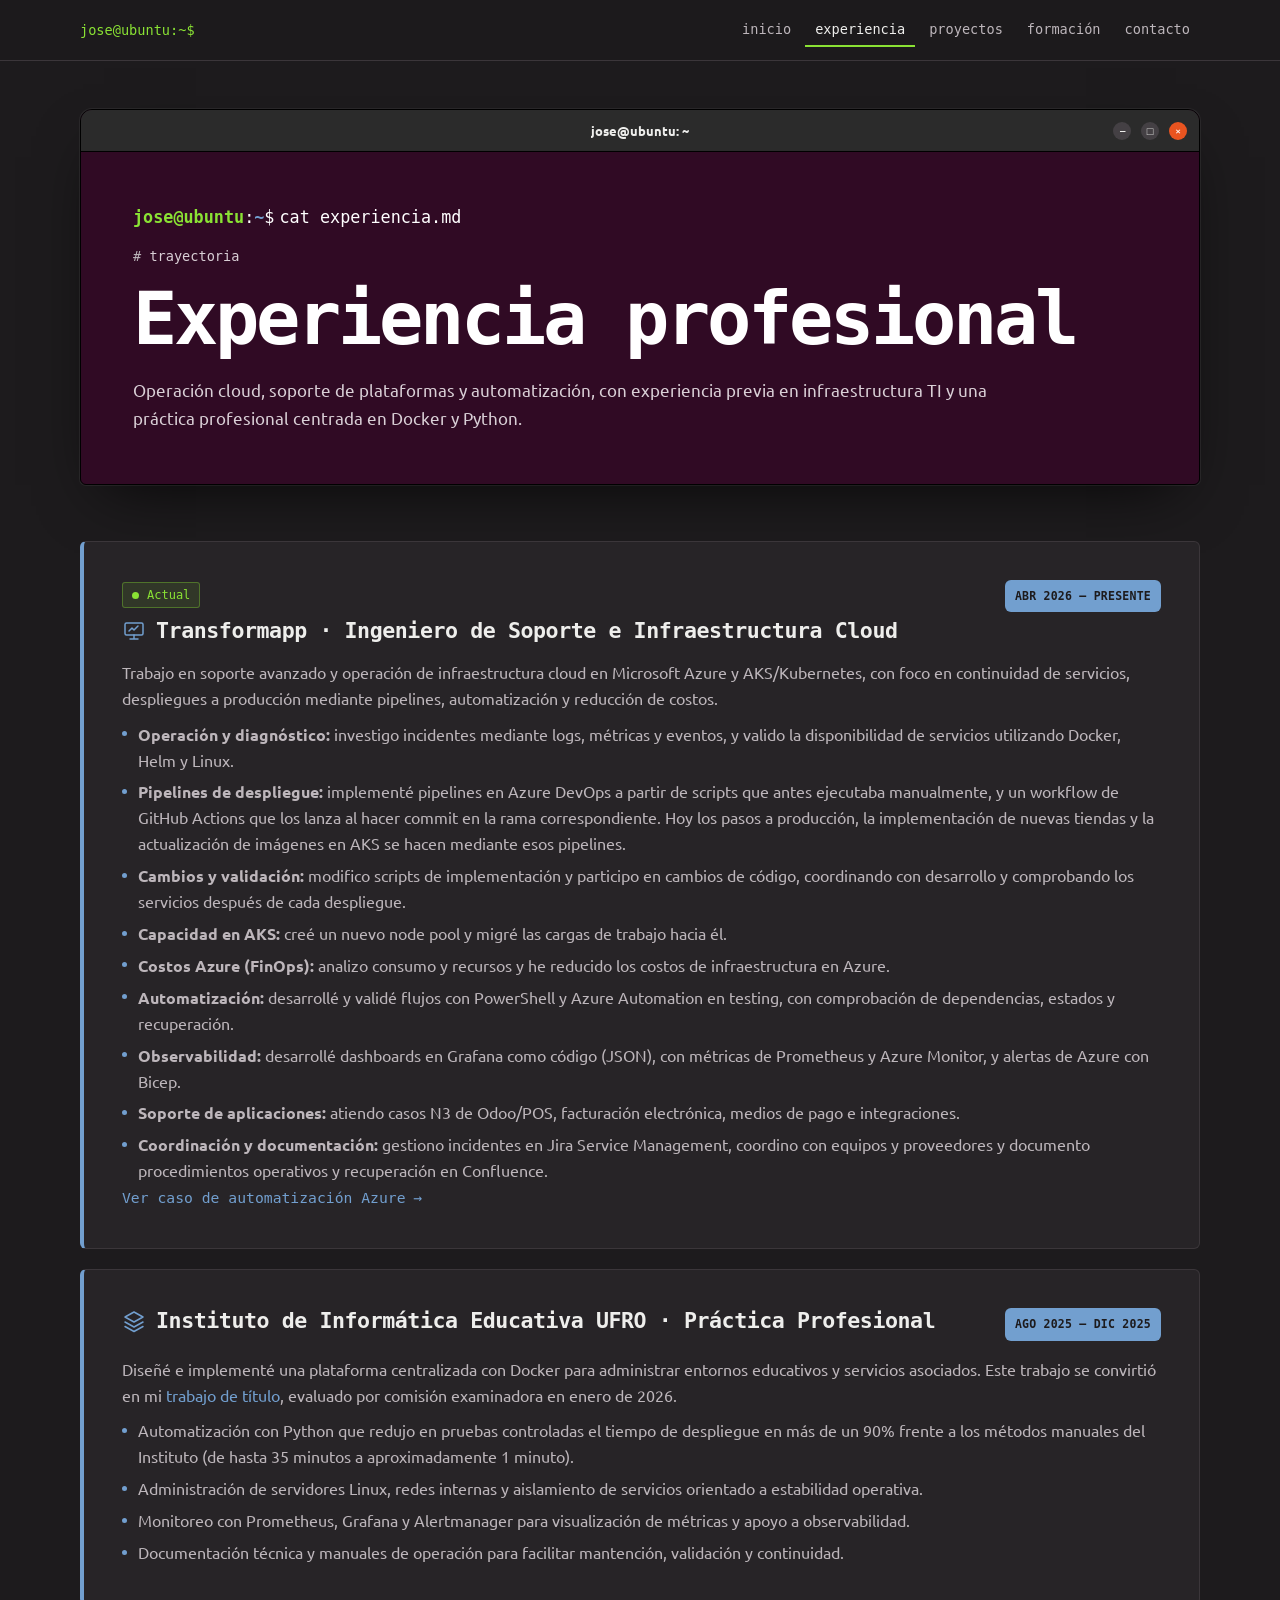
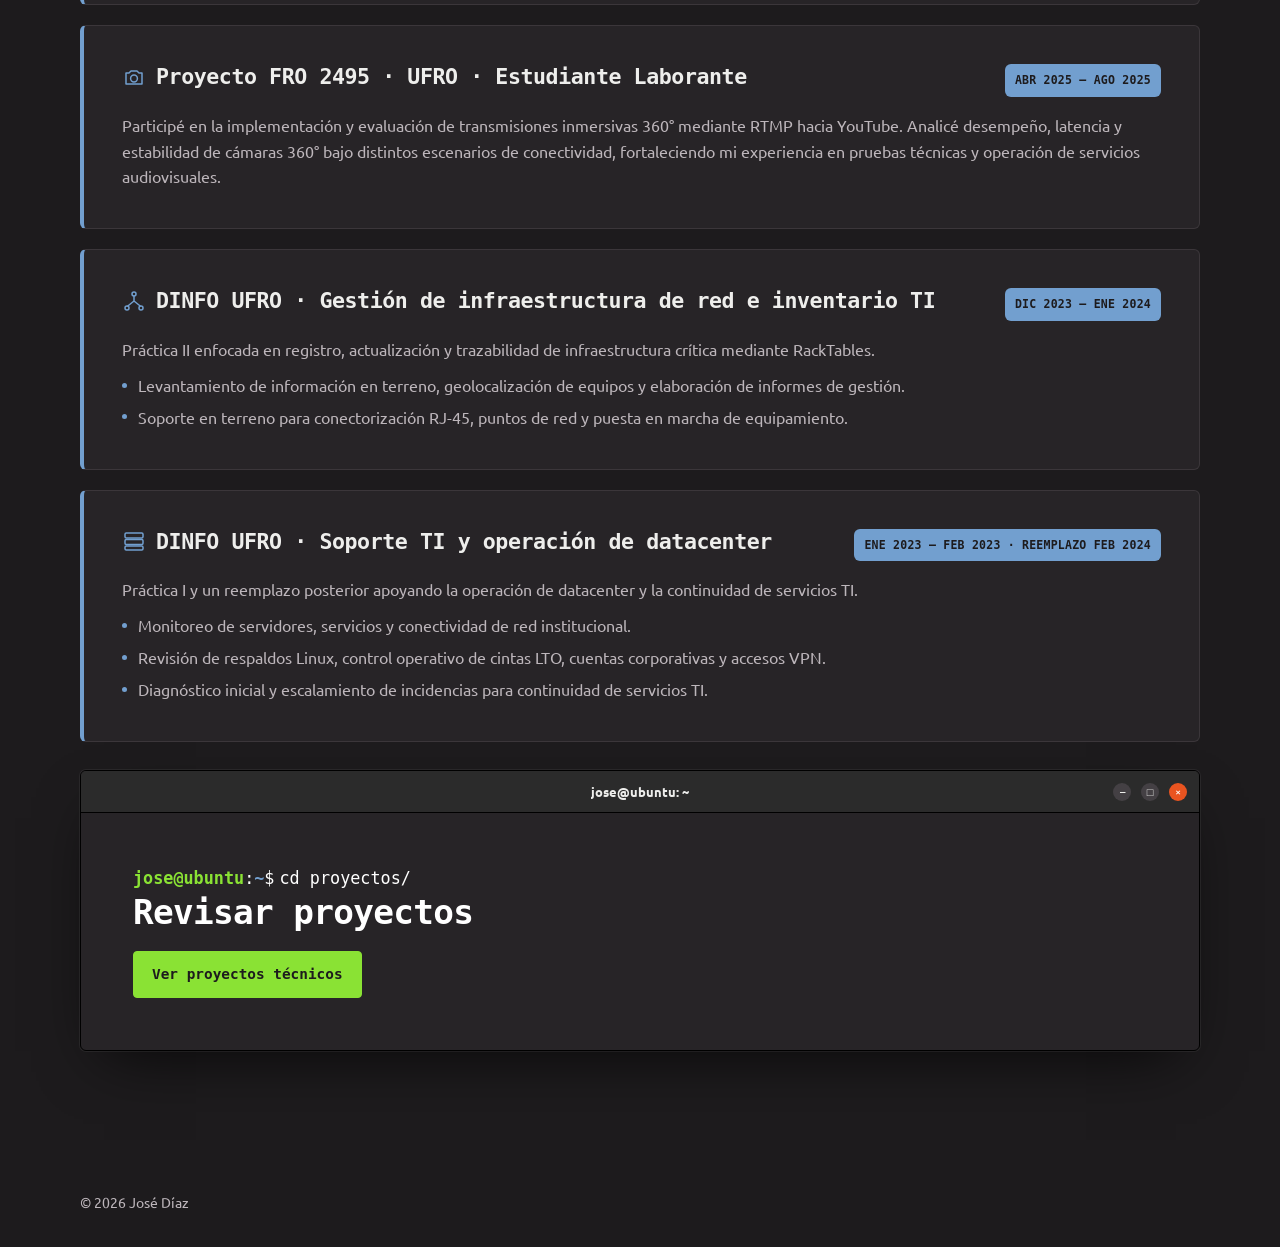
==== commit 2c894736: "Rediseña el portafolio con estilo de terminal Ubuntu y actualiza experiencia - Tema de terminal Ubun" ====
--- a/experiencia.html
+++ b/experiencia.html
@@ -8,9 +8,17 @@
   <meta property="og:description" content="Trayectoria de José Díaz en soporte técnico, infraestructura TI y operación cloud." />
   <meta property="og:type" content="website" />
   <meta property="og:url" content="https://jose-dc.github.io/experiencia.html" />
+  <meta property="og:image" content="https://jose-dc.github.io/assets/img/og/portafolio.png" />
+  <meta property="og:image:width" content="1200" />
+  <meta property="og:image:height" content="627" />
+  <meta property="og:image:alt" content="Ventana de terminal Ubuntu con el nombre José Díaz, Cloud Operations y Soporte Cloud." />
+  <meta name="twitter:card" content="summary_large_image" />
   <title>José Díaz | Experiencia</title>
   <link rel="icon" type="image/svg+xml" href="assets/favicon.svg" />
-  <link rel="stylesheet" href="assets/styles.css?v=20261012-review" />
+  <link rel="preconnect" href="https://fonts.googleapis.com" />
+  <link rel="preconnect" href="https://fonts.gstatic.com" crossorigin />
+  <link rel="stylesheet" href="https://fonts.googleapis.com/css2?family=Ubuntu:wght@400;500;700&family=Ubuntu+Mono:wght@400;700&display=swap" />
+  <link rel="stylesheet" href="assets/styles.css?v=20261105-ubuntu" />
 </head>
 <body>
   <header class="site-header">
@@ -26,22 +34,29 @@
   </header>
 
   <main>
-    <section class="page-heading">
-      <p class="kicker">Trayectoria</p>
-      <h1>Experiencia profesional</h1>
-      <p class="lead">Operación cloud, soporte de plataformas y automatización, con experiencia previa en infraestructura TI y una práctica profesional centrada en Docker y Python.</p>
+    <section class="page-heading terminal">
+      <div class="terminal-bar" aria-hidden="true"><span class="terminal-title">jose@ubuntu: ~</span><span class="win-controls"><span>&#8211;</span><span>&#9633;</span><span class="win-close">&#215;</span></span></div>
+      <div class="terminal-body">
+        <p class="term-cmd"><span class="ps1" aria-hidden="true"><b>jose@ubuntu</b>:<i>~</i>$</span>cat experiencia.md</p>
+        <p class="kicker">Trayectoria</p>
+        <h1>Experiencia profesional</h1>
+        <p class="lead">Operación cloud, soporte de plataformas y automatización, con experiencia previa en infraestructura TI y una práctica profesional centrada en Docker y Python.</p>
+      </div>
     </section>
 
     <section class="timeline experience-page">
       <article class="timeline-item">
         <div class="timeline-heading"><div><span class="status status-current">Actual</span><h2><span class="entry-icon" aria-hidden="true"><svg viewBox="0 0 24 24" fill="none" stroke="currentColor" stroke-width="1.5" stroke-linecap="round" stroke-linejoin="round"><rect x="3" y="4" width="18" height="12" rx="1.5"></rect><path d="M8 20h8M12 16v4"></path><path d="M7 12l3-3 2 2 4-4"></path></svg></span>Transformapp · Ingeniero de Soporte e Infraestructura Cloud</h2></div><span class="tag">Abr 2026 — Presente</span></div>
-        <p>Trabajo en soporte avanzado y operación de infraestructura cloud en Microsoft Azure y AKS/Kubernetes, con foco en continuidad de servicios, despliegues a producción, automatización y optimización de costos.</p>
+        <p>Trabajo en soporte avanzado y operación de infraestructura cloud en Microsoft Azure y AKS/Kubernetes, con foco en continuidad de servicios, despliegues a producción mediante pipelines, automatización y reducción de costos.</p>
         <ul class="timeline-list">
           <li><strong>Operación y diagnóstico:</strong> investigo incidentes mediante logs, métricas y eventos, y valido la disponibilidad de servicios utilizando Docker, Helm y Linux.</li>
-          <li><strong>Despliegues y cambios:</strong> ejecuto pasos a producción, modifico scripts de implementación y participo en cambios de código, coordinando con desarrollo y comprobando los servicios después del despliegue.</li>
-          <li><strong>Costos e infraestructura:</strong> analizo consumo y recursos e implemento mejoras en Azure para optimizar costos y mantener la continuidad operativa.</li>
+          <li><strong>Pipelines de despliegue:</strong> implementé pipelines en Azure DevOps a partir de scripts que antes ejecutaba manualmente, y un workflow de GitHub Actions que los lanza al hacer commit en la rama correspondiente. Hoy los pasos a producción, la implementación de nuevas tiendas y la actualización de imágenes en AKS se hacen mediante esos pipelines.</li>
+          <li><strong>Cambios y validación:</strong> modifico scripts de implementación y participo en cambios de código, coordinando con desarrollo y comprobando los servicios después de cada despliegue.</li>
+          <li><strong>Capacidad en AKS:</strong> creé un nuevo node pool y migré las cargas de trabajo hacia él.</li>
+          <li><strong>Costos Azure (FinOps):</strong> analizo consumo y recursos y he reducido los costos de infraestructura en Azure.</li>
           <li><strong>Automatización:</strong> desarrollé y validé flujos con PowerShell y Azure Automation en testing, con comprobación de dependencias, estados y recuperación.</li>
-          <li><strong>Monitoreo y aplicaciones:</strong> participo en mejoras de dashboards y alertas, y doy soporte técnico y funcional a Odoo/POS, facturación electrónica, medios de pago e integraciones.</li>
+          <li><strong>Observabilidad:</strong> desarrollé dashboards en Grafana como código (JSON), con métricas de Prometheus y Azure Monitor, y alertas de Azure con Bicep.</li>
+          <li><strong>Soporte de aplicaciones:</strong> atiendo casos N3 de Odoo/POS, facturación electrónica, medios de pago e integraciones.</li>
           <li><strong>Coordinación y documentación:</strong> gestiono incidentes en Jira Service Management, coordino con equipos y proveedores y documento procedimientos operativos y recuperación en Confluence.</li>
         </ul>
         <a class="text-link" href="proyectos/automatizacion-costos-azure.html">Ver caso de automatización Azure <span aria-hidden="true">→</span></a>
@@ -61,7 +76,7 @@
         <p>Participé en la implementación y evaluación de transmisiones inmersivas 360° mediante RTMP hacia YouTube. Analicé desempeño, latencia y estabilidad de cámaras 360° bajo distintos escenarios de conectividad, fortaleciendo mi experiencia en pruebas técnicas y operación de servicios audiovisuales.</p>
       </article>
       <article class="timeline-item">
-        <div class="timeline-heading"><h2><span class="entry-icon" aria-hidden="true"><svg viewBox="0 0 24 24" fill="none" stroke="currentColor" stroke-width="1.5" stroke-linecap="round" stroke-linejoin="round"><circle cx="12" cy="5" r="2"></circle><circle cx="5" cy="19" r="2"></circle><circle cx="19" cy="19" r="2"></circle><path d="M12 7v5M12 12l-6.2 5M12 12l6.2 5"></path></svg></span>DINFO UFRO · Gestión de infraestructura de red e inventario TI</h2><span class="tag">Ene 2024 — Feb 2024</span></div>
+        <div class="timeline-heading"><h2><span class="entry-icon" aria-hidden="true"><svg viewBox="0 0 24 24" fill="none" stroke="currentColor" stroke-width="1.5" stroke-linecap="round" stroke-linejoin="round"><circle cx="12" cy="5" r="2"></circle><circle cx="5" cy="19" r="2"></circle><circle cx="19" cy="19" r="2"></circle><path d="M12 7v5M12 12l-6.2 5M12 12l6.2 5"></path></svg></span>DINFO UFRO · Gestión de infraestructura de red e inventario TI</h2><span class="tag">Dic 2023 — Ene 2024</span></div>
         <p>Práctica II enfocada en registro, actualización y trazabilidad de infraestructura crítica mediante RackTables.</p>
         <ul class="timeline-list">
           <li>Levantamiento de información en terreno, geolocalización de equipos y elaboración de informes de gestión.</li>
@@ -79,9 +94,13 @@
       </article>
     </section>
 
-    <section class="contact-section compact-contact">
-      <div><p class="kicker">Siguiente paso</p><h2>Revisar proyectos</h2></div>
-      <a class="button primary" href="proyectos.html">Ver proyectos técnicos</a>
+    <section class="contact-section compact-contact terminal" aria-labelledby="siguiente-titulo">
+      <div class="terminal-bar" aria-hidden="true"><span class="terminal-title">jose@ubuntu: ~</span><span class="win-controls"><span>&#8211;</span><span>&#9633;</span><span class="win-close">&#215;</span></span></div>
+      <div class="terminal-body">
+        <p class="term-cmd"><span class="ps1" aria-hidden="true"><b>jose@ubuntu</b>:<i>~</i>$</span>cd proyectos/</p>
+        <h2 id="siguiente-titulo">Revisar proyectos</h2>
+        <a class="button primary" href="proyectos.html">Ver proyectos técnicos</a>
+      </div>
     </section>
   </main>
   <footer class="site-footer"><p>&copy; 2026 José Díaz</p></footer>
--- a/assets/styles.css
+++ b/assets/styles.css
@@ -1,29 +1,37 @@
+/* Tema terminal Ubuntu: escritorio gris oscuro, ventanas de terminal berenjena y paleta Tango.
+   Cada color de estado tiene un significado (prompt/funcional, en desarrollo, idea). */
 :root {
-  --bg: #f3f6f8;
-  --surface: #ffffff;
-  --surface-soft: #f7fafb;
-  --ink: #142033;
-  --muted: #526277;
-  --line: #d7e1e7;
-  --accent: #2f6fb0;
-  --accent-strong: #1c4d80;
-  --accent-soft: #e8f1fb;
-  --navy: #142033;
-  --functional: #1f6b4f;
-  --functional-soft: #e9f6ef;
-  --planned: #805600;
-  --planned-soft: #fff3d6;
-  --idea: #5e6472;
-  --idea-soft: #eef1f4;
-  --code-accent: #3a6ea5;
-  --code-accent-bright: #a9c9ea;
-  --code-font: ui-monospace, "Cascadia Code", "Fira Code", Consolas, "Liberation Mono", monospace;
-  --warm-accent: #c25b3a;
-  --shadow-soft: 0 12px 34px rgba(20, 32, 51, 0.07);
-  --shadow-card: 0 6px 20px rgba(20, 32, 51, 0.05);
-  --shadow-hero: 0 2px 5px rgba(20, 32, 51, 0.12), 0 34px 64px -14px rgba(194, 91, 58, 0.32), 0 16px 38px rgba(20, 32, 51, 0.24);
-  --radius: 12px;
-  --radius-small: 8px;
+  color-scheme: dark;
+  --bg: #1d1b1d;
+  --surface: #272427;
+  --surface-soft: #2f2b2f;
+  --ink: #eeeeec;
+  --muted: #bdb6bb;
+  --line: #3b363a;
+  --line-strong: #544c52;
+  --accent: #729fcf;
+  --accent-strong: #a5c6ea;
+  --accent-soft: rgba(114, 159, 207, 0.12);
+  --on-accent: #1d1b1d;
+  --prompt: #8ae234;
+  --ubuntu-orange: #e95420;
+  --term-bg: #300a24;
+  --term-bar: #2b2b2b;
+  --navy: #241f24;
+  --functional: #8ae234;
+  --functional-soft: rgba(138, 226, 52, 0.1);
+  --planned: #fce94f;
+  --planned-soft: rgba(252, 233, 79, 0.1);
+  --idea: #bdb6bb;
+  --idea-soft: rgba(189, 182, 187, 0.1);
+  --danger: #ef2929;
+  --code-accent: #729fcf;
+  --code-accent-bright: #a5c6ea;
+  --code-font: "Ubuntu Mono", ui-monospace, "DejaVu Sans Mono", Consolas, monospace;
+  --shadow-soft: none;
+  --shadow-card: none;
+  --radius: 6px;
+  --radius-small: 4px;
   --content: 1120px;
 }
 
@@ -49,7 +57,7 @@
   margin: 0;
   background: var(--bg);
   color: var(--ink);
-  font-family: "IBM Plex Sans", "Segoe UI", Arial, sans-serif;
+  font-family: "Ubuntu", "IBM Plex Sans", "Segoe UI", Arial, sans-serif;
   font-size: 16px;
   line-height: 1.62;
 }
@@ -83,26 +91,33 @@
 h2,
 h3 {
   color: var(--ink);
-  font-weight: 720;
-  letter-spacing: -0.025em;
+  font-family: var(--code-font);
+  font-weight: 700;
+  letter-spacing: -0.02em;
 }
 
 h1 {
   margin-bottom: 20px;
-  font-size: clamp(2.6rem, 5vw, 4.35rem);
+  font-size: clamp(2.6rem, 6vw, 4.6rem);
   line-height: 1.02;
+  letter-spacing: -0.045em;
 }
 
 h2 {
   margin-bottom: 16px;
-  font-size: clamp(1.75rem, 3vw, 2.35rem);
-  line-height: 1.15;
+  font-size: clamp(1.6rem, 2.8vw, 2.15rem);
+  line-height: 1.18;
 }
 
 h3 {
   margin-bottom: 12px;
-  font-size: 1.25rem;
+  font-size: 1.15rem;
   line-height: 1.3;
+}
+
+::selection {
+  background: var(--prompt);
+  color: var(--on-accent);
 }
 
 p,
@@ -126,39 +141,52 @@
   position: sticky;
   z-index: 20;
   top: 0;
-  border-bottom: 1px solid rgba(215, 225, 231, 0.9);
-  background: rgba(243, 246, 248, 0.94);
+  border-bottom: 1px solid var(--line);
+  background: rgba(29, 27, 29, 0.94);
   backdrop-filter: blur(14px);
 }
 
 .nav {
   display: flex;
-  min-height: 68px;
+  min-height: 60px;
   align-items: center;
-  justify-content: flex-end;
+  justify-content: space-between;
+  gap: 16px;
+}
+
+/* Prompt decorativo del sitio; se oculta en pantallas angostas. */
+.nav::before {
+  content: "jose@ubuntu:~$";
+  color: var(--prompt);
+  font-family: var(--code-font);
+  font-size: 0.85rem;
+  font-weight: 500;
 }
 
 .nav-links {
   display: flex;
   align-items: center;
-  gap: 8px;
+  gap: 4px;
 }
 
 .nav-links a {
-  border: 1px solid transparent;
-  border-radius: 7px;
+  border-bottom: 2px solid transparent;
   color: var(--muted);
-  font-size: 0.875rem;
-  font-weight: 700;
+  font-family: var(--code-font);
+  font-size: 0.85rem;
+  font-weight: 500;
   line-height: 1;
-  padding: 11px 13px;
-}
-
-.nav-links a:hover,
+  padding: 10px 10px 8px;
+  text-transform: lowercase;
+}
+
+.nav-links a:hover {
+  color: var(--ink);
+}
+
 .nav-links a[aria-current="page"] {
-  border-color: #cfe0f3;
-  background: var(--accent-soft);
-  color: var(--accent);
+  border-bottom-color: var(--prompt);
+  color: var(--ink);
 }
 
 .hero,
@@ -170,18 +198,7 @@
   margin-bottom: clamp(32px, 5vw, 56px);
 }
 
-.hero {
-  display: grid;
-  grid-template-columns: minmax(0, 1.75fr) minmax(280px, 0.85fr);
-  gap: 20px;
-}
-
-.hero-copy,
-.profile-summary,
-.section,
-.stack-section,
-.page-heading,
-.doc-hero,
+/* Paneles: solo lo que es una unidad propia (proyecto, cargo, capítulo) lleva caja. */
 .project-row,
 .timeline-item,
 .doc-card,
@@ -189,49 +206,281 @@
   border: 1px solid var(--line);
   border-radius: var(--radius);
   background: var(--surface);
-  box-shadow: var(--shadow-soft);
-}
-
-.hero-copy {
-  position: relative;
+}
+
+/* Secciones y encabezados: sin caja, separados por una línea. */
+.section,
+.stack-section,
+.page-heading,
+.doc-hero {
+  border-top: 1px dashed var(--line-strong);
+}
+
+/* ---------- Ventana de terminal estilo GNOME Terminal (Ubuntu) ---------- */
+.terminal {
   overflow: hidden;
-  padding: clamp(34px, 5vw, 60px);
-  border-top: 3px solid var(--accent);
-  background: var(--surface);
-}
-
-.hero-net {
+  border: 1px solid #000;
+  border-radius: 12px 12px 6px 6px;
+  background: var(--term-bg);
+  box-shadow: 0 0 0 1px rgba(255, 255, 255, 0.06), 0 24px 60px -24px rgba(0, 0, 0, 0.8);
+}
+
+/* Barra de título: título centrado y botones a la derecha, como en Ubuntu. */
+.terminal-bar {
+  display: grid;
+  grid-template-columns: 1fr auto 1fr;
+  align-items: center;
+  min-height: 42px;
+  padding: 6px 12px;
+  border-bottom: 1px solid #000;
+  background: var(--term-bar);
+  color: var(--ink);
+  font-family: "Ubuntu", sans-serif;
+  font-size: 0.84rem;
+  font-weight: 700;
+}
+
+.terminal-title {
+  grid-column: 2;
+  overflow: hidden;
+  text-overflow: ellipsis;
+  white-space: nowrap;
+}
+
+.win-controls {
+  display: flex;
+  grid-column: 3;
+  justify-self: end;
+  gap: 10px;
+}
+
+.win-controls span {
+  display: grid;
+  width: 18px;
+  height: 18px;
+  place-items: center;
+  border-radius: 50%;
+  background: #444044;
+  color: #eeeeec;
+  font-size: 11px;
+  font-weight: 400;
+  line-height: 1;
+}
+
+.win-controls .win-close {
+  background: var(--ubuntu-orange);
+  color: #fff;
+}
+
+.terminal-body {
+  padding: clamp(24px, 5vw, 52px);
+}
+
+.terminal-body .lead,
+.terminal-body p {
+  color: #d9cfd6;
+}
+
+.terminal-body h1,
+.terminal-body h2,
+.terminal-body .role {
+  color: #ffffff;
+}
+
+.term-cmd {
+  margin: 0 0 14px;
+  color: var(--ink);
+  font-family: var(--code-font);
+  font-size: 1.05rem;
+}
+
+.terminal-body .term-cmd {
+  color: #ffffff;
+}
+
+/* PS1 de Ubuntu: usuario@host en verde, ruta en azul. */
+.ps1 {
+  margin-right: 0.5ch;
+  user-select: none;
+}
+
+.ps1 b {
+  color: var(--prompt);
+  font-weight: 700;
+}
+
+.ps1 i {
+  color: var(--accent);
+  font-style: normal;
+  font-weight: 700;
+}
+
+/* Encabezados de páginas internas y contacto dentro de una terminal. */
+.page-heading.terminal,
+.doc-hero.terminal,
+.contact-section.terminal {
   display: block;
-  width: 100%;
-  max-width: 220px;
-  height: 28px;
+  padding: 0;
+  border: 1px solid #000;
+}
+
+.contact-section.terminal h2 {
   margin-bottom: 18px;
 }
 
-.hero-net circle {
-  fill: var(--code-accent);
-}
-
-.hero-net circle.hero-net-dim {
-  fill: var(--line);
-}
-
-.hero-net line {
-  stroke: var(--line);
-  stroke-width: 1;
-}
-
+.terminal .doc-actions,
+.terminal .project-actions {
+  margin-top: 28px;
+}
+
+.term-cmd + h1 {
+  margin-top: 4px;
+}
+
+.term-cmd + .hero-actions {
+  margin-top: 0;
+}
+
+.hero-actions + .term-idle {
+  margin: 28px 0 0;
+}
+
+.terminal-body > .lead + .term-cmd,
+.terminal-body > .fetch + .term-cmd {
+  margin-top: 40px;
+}
+
+.prompt {
+  margin-right: 0.6ch;
+  color: var(--prompt);
+  user-select: none;
+}
+
+.term-path {
+  color: var(--accent);
+}
+
+.cursor {
+  display: inline-block;
+  width: 0.6em;
+  height: 1.1em;
+  vertical-align: -0.2em;
+  background: var(--prompt);
+  animation: cursor-blink 1.1s steps(1) infinite;
+}
+
+@keyframes cursor-blink {
+  50% { opacity: 0; }
+}
+
+.fetch {
+  display: grid;
+  grid-template-columns: auto minmax(0, 1fr);
+  gap: clamp(20px, 4vw, 40px);
+  align-items: start;
+}
+
+.fetch .avatar {
+  width: 132px;
+  height: 132px;
+  margin: 0;
+  border: 1px solid var(--line-strong);
+  border-radius: 4px;
+  filter: grayscale(0.25) contrast(1.05);
+}
+
+.fetch-user {
+  margin: 0 0 4px;
+  color: var(--prompt);
+  font-family: var(--code-font);
+  font-weight: 700;
+}
+
+.fetch-user span {
+  color: var(--accent);
+}
+
+.fetch-rule {
+  margin: 0 0 10px;
+  color: var(--line-strong);
+  font-family: var(--code-font);
+  line-height: 1;
+}
+
+.fetch-info {
+  display: grid;
+  gap: 6px;
+  margin: 0;
+  font-family: var(--code-font);
+  font-size: 0.9rem;
+}
+
+.fetch-info div {
+  display: grid;
+  grid-template-columns: 9ch minmax(0, 1fr);
+  gap: 12px;
+}
+
+.fetch-info dt {
+  color: var(--accent);
+  font-weight: 700;
+}
+
+.fetch-info dd {
+  margin: 0;
+  color: var(--ink);
+}
+
+.fetch-palette {
+  display: flex;
+  gap: 0;
+  margin-top: 14px;
+}
+
+.fetch-palette span {
+  width: 26px;
+  height: 14px;
+}
+
+/* Una sola secuencia de entrada: las líneas de la terminal aparecen en orden. */
+@media (prefers-reduced-motion: no-preference) {
+  .hero .terminal-body > * {
+    animation: term-line 0.01s both;
+  }
+
+  .hero .terminal-body > :nth-child(1) { animation-delay: 0.15s; }
+  .hero .terminal-body > :nth-child(2) { animation-delay: 0.5s; }
+  .hero .terminal-body > :nth-child(3) { animation-delay: 0.7s; }
+  .hero .terminal-body > :nth-child(4) { animation-delay: 0.85s; }
+  .hero .terminal-body > :nth-child(5) { animation-delay: 1.25s; }
+  .hero .terminal-body > :nth-child(6) { animation-delay: 1.6s; }
+  .hero .terminal-body > :nth-child(7) { animation-delay: 2s; }
+  .hero .terminal-body > :nth-child(8) { animation-delay: 2.2s; }
+
+  @keyframes term-line {
+    from { opacity: 0; }
+    to { opacity: 1; }
+  }
+}
+
+/* Etiquetas de sección como comentarios de shell. */
 .kicker,
 .eyebrow,
 .summary-label,
 .number,
 .step-number {
-  color: var(--accent-strong);
+  color: var(--prompt);
   font-family: var(--code-font);
-  font-size: 0.75rem;
-  font-weight: 700;
-  letter-spacing: 0.045em;
-  text-transform: uppercase;
+  font-size: 0.85rem;
+  font-weight: 500;
+  letter-spacing: 0;
+  text-transform: lowercase;
+}
+
+.kicker::before,
+.eyebrow::before {
+  content: "# ";
+  color: var(--muted);
 }
 
 .role {
@@ -249,45 +498,26 @@
   font-size: 1.08rem;
 }
 
-.hero-signal-list,
 .meta,
 .core-tech-list,
 .architecture-tool-list {
   display: flex;
   flex-wrap: wrap;
-  gap: 8px;
-}
-
-.hero-signal-list {
-  margin-top: 24px;
-}
-
-.hero-signal-list span,
+  gap: 6px;
+}
+
 .meta span,
 .core-tech-list span,
 .architecture-tool-list span {
-  border: 1px solid #cfe0f3;
-  border-radius: 7px;
-  background: var(--surface);
-  color: var(--accent);
-  font-size: 0.82rem;
-  font-weight: 700;
-  line-height: 1.2;
-  padding: 9px 11px;
-}
-
-.hero-signal-list span,
-.meta span {
-  border: 1px solid #cfe0f3;
-  border-radius: 6px;
-  background: var(--accent-soft);
+  border: 1px solid var(--line-strong);
+  border-radius: 3px;
+  background: transparent;
   color: var(--accent-strong);
   font-family: var(--code-font);
-  font-weight: 700;
   font-size: 0.78rem;
-  letter-spacing: 0.03em;
-  text-transform: none;
-  padding: 8px 13px;
+  font-weight: 500;
+  line-height: 1.2;
+  padding: 5px 8px;
 }
 
 .hero-actions,
@@ -306,36 +536,34 @@
   justify-content: center;
   transition: color 0.18s ease, background-color 0.18s ease, border-color 0.18s ease, transform 0.18s ease, box-shadow 0.18s ease;
   border: 1px solid transparent;
-  border-radius: 8px;
+  border-radius: 4px;
+  font-family: var(--code-font);
   font-size: 0.9rem;
-  font-weight: 750;
-  padding: 11px 16px;
+  font-weight: 700;
+  padding: 11px 18px;
 }
 
 .button.primary {
+  border-color: var(--prompt);
+  background: var(--prompt);
+  color: var(--on-accent);
+}
+
+.button.primary:hover {
+  border-color: #b5f06e;
+  background: #b5f06e;
+  color: var(--on-accent);
+}
+
+.button.secondary {
+  border-color: var(--line-strong);
+  background: transparent;
+  color: var(--ink);
+}
+
+.button.secondary:hover {
   border-color: var(--accent);
-  background: var(--accent);
-  color: #ffffff;
-}
-
-.button.primary:hover {
-  border-color: var(--accent-strong);
-  background: var(--accent-strong);
-  color: #ffffff;
-  transform: translateY(-1px);
-  box-shadow: 0 8px 18px rgba(28, 77, 128, 0.25);
-}
-
-.button.secondary {
-  border-color: var(--line);
-  background: var(--surface);
-  color: var(--ink);
-}
-
-.button.secondary:hover {
-  border-color: #8fb8dc;
-  color: var(--accent);
-  transform: translateY(-1px);
+  color: var(--accent-strong);
 }
 
 .button.inactive {
@@ -347,50 +575,18 @@
   display: inline-flex;
   align-items: center;
   gap: 8px;
-  font-weight: 750;
-}
-
-.profile-summary {
-  display: flex;
-  flex-direction: column;
-  align-items: center;
-  justify-content: center;
-  padding: clamp(30px, 4vw, 42px);
-  border-color: var(--accent-strong);
-  background: var(--accent-strong);
-  text-align: center;
-}
-
-.profile-summary h2,
-.profile-summary .summary-label {
-  color: #ffffff;
-}
-
-.profile-summary .summary-label {
-  color: var(--code-accent-bright);
-}
-
-.profile-summary h2 {
-  font-size: 1.65rem;
-}
-
-.profile-summary p:not(.summary-label) {
-  margin-bottom: 0;
-  color: #cfe0f0;
+  font-family: var(--code-font);
+  font-size: 0.92rem;
+  font-weight: 500;
 }
 
 .avatar {
-  width: 84px;
-  height: 84px;
-  margin-bottom: 22px;
-  border: 2px solid rgba(255, 255, 255, 0.55);
-  border-radius: 50%;
   object-fit: cover;
 }
 
 .section,
 .stack-section {
-  padding: clamp(28px, 4vw, 42px);
+  padding: clamp(32px, 5vw, 48px) 0 0;
 }
 
 .section-header {
@@ -423,10 +619,8 @@
 }
 
 .focus-grid article {
-  padding: 24px;
-  border-top: 3px solid var(--accent);
-  border-radius: var(--radius-small);
-  background: var(--surface-soft);
+  padding: 18px 0 0;
+  border-top: 1px solid var(--line-strong);
 }
 
 .focus-grid h3 {
@@ -459,11 +653,16 @@
 .project-teaser-card {
   display: grid;
   gap: 8px;
+  align-content: start;
   padding: 22px;
   border: 1px solid var(--line);
-  border-top: 3px solid var(--accent);
-  border-radius: var(--radius-small);
-  background: var(--surface-soft);
+  border-radius: var(--radius);
+  background: var(--surface);
+  transition: border-color 0.18s ease;
+}
+
+.project-teaser-card:hover {
+  border-color: var(--line-strong);
 }
 
 .project-teaser-card h3 {
@@ -479,29 +678,39 @@
   display: inline-flex;
   width: fit-content;
   align-items: center;
+  gap: 8px;
   border: 1px solid transparent;
-  border-radius: 999px;
+  border-radius: 3px;
+  font-family: var(--code-font);
   font-size: 0.75rem;
-  font-weight: 800;
+  font-weight: 500;
   line-height: 1;
-  padding: 8px 11px;
+  padding: 6px 9px;
+}
+
+.status::before {
+  width: 7px;
+  height: 7px;
+  border-radius: 50%;
+  background: currentColor;
+  content: "";
 }
 
 .status-functional,
 .status-current {
-  border-color: #b8ddc9;
+  border-color: rgba(138, 226, 52, 0.35);
   background: var(--functional-soft);
   color: var(--functional);
 }
 
 .status-planned {
-  border-color: #ead39a;
+  border-color: rgba(252, 233, 79, 0.35);
   background: var(--planned-soft);
   color: var(--planned);
 }
 
 .status-idea {
-  border-color: #d2d7df;
+  border-color: var(--line-strong);
   background: var(--idea-soft);
   color: var(--idea);
 }
@@ -535,9 +744,9 @@
   flex-direction: column;
   justify-content: center;
   padding: 24px;
-  border: 1px solid #cfe0f3;
+  border: 1px solid var(--line-strong);
   border-radius: var(--radius-small);
-  background: var(--accent-soft);
+  background: var(--surface-soft);
 }
 
 .project-at-a-glance dl,
@@ -551,8 +760,9 @@
 
 .project-at-a-glance dt {
   color: var(--accent);
-  font-size: 0.72rem;
-  font-weight: 800;
+  font-family: var(--code-font);
+  font-size: 0.75rem;
+  font-weight: 500;
 }
 
 .project-at-a-glance dd {
@@ -584,11 +794,8 @@
 .experience-facts div {
   display: grid;
   gap: 3px;
-  padding: 18px;
-  border: 1px solid var(--line);
-  border-left: 3px solid var(--accent);
-  border-radius: var(--radius-small);
-  background: var(--surface);
+  padding: 4px 0 4px 18px;
+  border-left: 2px solid var(--prompt);
 }
 
 .experience-facts strong {
@@ -602,45 +809,32 @@
 
 .tech-groups {
   display: grid;
-  grid-template-columns: repeat(2, minmax(0, 1fr));
-  gap: 14px;
+  grid-template-columns: repeat(3, minmax(0, 1fr));
+  gap: 28px 32px;
 }
 
 .tech-group {
-  padding: 20px;
-  border: 1px solid var(--line);
-  border-top: 3px solid var(--accent);
-  border-radius: var(--radius-small);
-  background: var(--surface);
+  padding-top: 14px;
+  border-top: 1px solid var(--line-strong);
 }
 
 .tech-group h3 {
-  margin-bottom: 14px;
+  margin-bottom: 8px;
   color: var(--ink);
-  font-size: 1rem;
+  font-size: 0.95rem;
 }
 
 .tech-group > p {
-  margin: 0 0 16px;
+  margin: 0 0 12px;
   color: var(--muted);
-  font-size: 0.9rem;
+  font-size: 0.85rem;
+  line-height: 1.5;
 }
 
 .technology-direction {
   margin: 20px 0 0;
   color: var(--muted);
   font-size: 0.9rem;
-}
-
-.core-tech-list span {
-  flex: 1 1 135px;
-  min-height: 48px;
-  display: inline-flex;
-  align-items: center;
-  justify-content: center;
-  background: var(--surface);
-  line-height: 1.25;
-  text-align: center;
 }
 
 .contact-section {
@@ -649,13 +843,9 @@
   justify-content: space-between;
   gap: 24px;
   padding: 30px 36px;
+  border: 1px solid var(--line-strong);
   border-radius: var(--radius);
-  background: var(--accent-strong);
-}
-
-.contact-section h2,
-.contact-section .kicker {
-  color: #ffffff;
+  background: var(--surface);
 }
 
 .contact-section h2,
@@ -670,15 +860,17 @@
 }
 
 .contact-links a {
-  border: 1px solid rgba(255, 255, 255, 0.22);
-  border-radius: 7px;
-  color: #ffffff;
-  font-weight: 700;
-  padding: 10px 13px;
+  border: 1px solid var(--line-strong);
+  border-radius: 4px;
+  color: var(--accent);
+  font-family: var(--code-font);
+  font-weight: 500;
+  padding: 10px 14px;
 }
 
 .contact-links a:hover {
-  background: rgba(255, 255, 255, 0.1);
+  border-color: var(--accent);
+  color: var(--accent-strong);
 }
 
 .site-footer {
@@ -692,12 +884,12 @@
 
 .page-heading,
 .doc-hero {
-  padding: clamp(34px, 5vw, 52px);
-  border-top: 3px solid var(--accent);
+  padding: clamp(28px, 5vw, 48px) 0 0;
+  border-top: 0;
 }
 
 .education-block {
-  border-top: 3px solid var(--accent);
+  border-top: 1px dashed var(--line-strong);
 }
 
 .page-heading .lead,
@@ -715,13 +907,13 @@
 
 .project-row {
   padding: clamp(26px, 4vw, 38px);
-  border-top: 6px solid var(--code-accent);
+  border-top: 2px solid var(--accent);
   transition: transform 0.2s ease, box-shadow 0.2s ease;
 }
 
 .project-row:hover {
-  transform: translateY(-4px);
-  box-shadow: var(--shadow-soft), 0 20px 34px rgba(20, 32, 51, 0.1);
+  transform: none;
+  border-color: var(--line-strong);
 }
 
 .project-content .status {
@@ -795,8 +987,8 @@
 }
 
 .timeline-item:hover {
-  transform: translateY(-3px);
-  box-shadow: var(--shadow-soft), 0 16px 28px rgba(20, 32, 51, 0.08);
+  transform: none;
+  border-color: var(--line-strong);
 }
 
 .timeline-item:has(.status-current) {
@@ -895,7 +1087,7 @@
   flex: 0 0 auto;
   border-radius: 6px;
   background: var(--code-accent);
-  color: #ffffff;
+  color: var(--on-accent);
   font-family: var(--code-font);
   font-size: 0.72rem;
   font-weight: 700;
@@ -918,8 +1110,8 @@
 }
 
 .doc-card:hover {
-  transform: translateY(-3px);
-  box-shadow: var(--shadow-soft), 0 16px 28px rgba(20, 32, 51, 0.08);
+  transform: none;
+  border-color: var(--line-strong);
 }
 
 .doc-card h2 {
@@ -994,8 +1186,8 @@
 }
 
 .credential-card:hover {
-  transform: translateY(-3px);
-  box-shadow: var(--shadow-card), 0 14px 26px rgba(20, 32, 51, 0.1);
+  transform: none;
+  border-color: var(--line-strong);
 }
 
 .credential-card img {
@@ -1047,16 +1239,15 @@
 .architecture-section {
   margin-bottom: 36px;
   padding: clamp(28px, 4vw, 38px);
+  border: 1px solid var(--line);
   border-radius: var(--radius);
   background: var(--navy);
 }
 
 .architecture-section h2,
 .architecture-section h3,
-.architecture-section strong,
-.architecture-section .kicker,
-.architecture-section .eyebrow {
-  color: #ffffff;
+.architecture-section strong {
+  color: var(--ink);
 }
 
 .architecture-section p {
@@ -1219,9 +1410,9 @@
   display: grid;
   min-height: 170px;
   place-items: center;
-  border: 1px dashed #9ab6bd;
+  border: 1px dashed var(--line-strong);
   border-radius: var(--radius-small);
-  background: linear-gradient(135deg, rgba(130, 194, 208, 0.12), rgba(255, 255, 255, 0.5));
+  background: var(--surface-soft);
   color: var(--accent-strong);
   font-size: 0.78rem;
   font-weight: 800;
@@ -1419,7 +1610,7 @@
 .automation-workflow .validation-strip div {
   border: 1px solid var(--line);
   border-radius: 10px;
-  background: #f7fafb;
+  background: var(--surface-soft);
 }
 
 .automation-workflow .validation-strip strong {
@@ -1515,7 +1706,7 @@
 .architecture-tool-list span {
   border-color: rgba(255, 255, 255, 0.15);
   background: rgba(255, 255, 255, 0.09);
-  color: #ffffff;
+  color: var(--ink);
 }
 
 .workflow-section,
@@ -1670,16 +1861,8 @@
     grid-template-columns: 1fr;
   }
 
-  .profile-summary {
-    flex-direction: row;
-    align-items: center;
-    gap: 24px;
-    text-align: left;
-  }
-
-  .profile-summary .avatar {
-    flex: 0 0 auto;
-    margin-bottom: 0;
+  .tech-groups {
+    grid-template-columns: repeat(2, minmax(0, 1fr));
   }
 
   .focus-grid,
@@ -1728,19 +1911,23 @@
   }
 
   .nav {
-    min-height: 62px;
+    min-height: 56px;
     justify-content: center;
+  }
+
+  .nav::before {
+    display: none;
   }
 
   .nav-links {
     width: 100%;
     justify-content: space-between;
-    gap: 2px;
+    gap: 0;
   }
 
   .nav-links a {
     font-size: 0.76rem;
-    padding: 10px 7px;
+    padding: 10px 5px 8px;
   }
 
   h1 {
@@ -1777,19 +1964,43 @@
     margin-bottom: 18px;
   }
 
-  .hero-copy,
-  .profile-summary,
-  .section,
-  .page-heading,
-  .doc-hero,
   .project-row,
   .timeline-item,
   .case-chapter {
-    padding: 24px;
-  }
-
-  .hero-net {
-    max-width: 180px;
+    padding: 22px;
+  }
+
+  .section,
+  .page-heading,
+  .doc-hero {
+    padding: 28px 0 0;
+  }
+
+  .terminal-body {
+    padding: 22px 18px 26px;
+  }
+
+  .terminal-bar {
+    font-size: 0.72rem;
+  }
+
+  .fetch {
+    grid-template-columns: 1fr;
+    gap: 16px;
+  }
+
+  .fetch .avatar {
+    width: 96px;
+    height: 96px;
+  }
+
+  .fetch-info {
+    font-size: 0.82rem;
+  }
+
+  .fetch-info div {
+    grid-template-columns: 1fr;
+    gap: 0;
   }
 
   .role {
@@ -1811,17 +2022,6 @@
     width: 100%;
   }
 
-  .profile-summary {
-    flex-direction: column;
-    align-items: flex-start;
-    gap: 0;
-    text-align: left;
-  }
-
-  .profile-summary .avatar {
-    margin-bottom: 18px;
-  }
-
   .split-heading,
   .timeline-heading,
   .contact-section {
@@ -1833,12 +2033,9 @@
     text-align: left;
   }
 
-  .core-tech-list span {
-    flex-basis: calc(50% - 8px);
-  }
-
   .tech-groups {
     grid-template-columns: 1fr;
+    gap: 22px;
   }
 
   .contact-section {
@@ -2001,15 +2198,10 @@
     padding-inline: 5px;
   }
 
-  .hero-copy,
-  .profile-summary,
-  .section,
-  .page-heading,
-  .doc-hero,
   .project-row,
   .timeline-item,
   .case-chapter {
-    padding: 21px;
+    padding: 20px;
   }
 }
 
@@ -2036,4 +2228,8 @@
   .doc-card:hover {
     transform: none;
   }
-}
+
+  .cursor {
+    animation: none;
+  }
+}
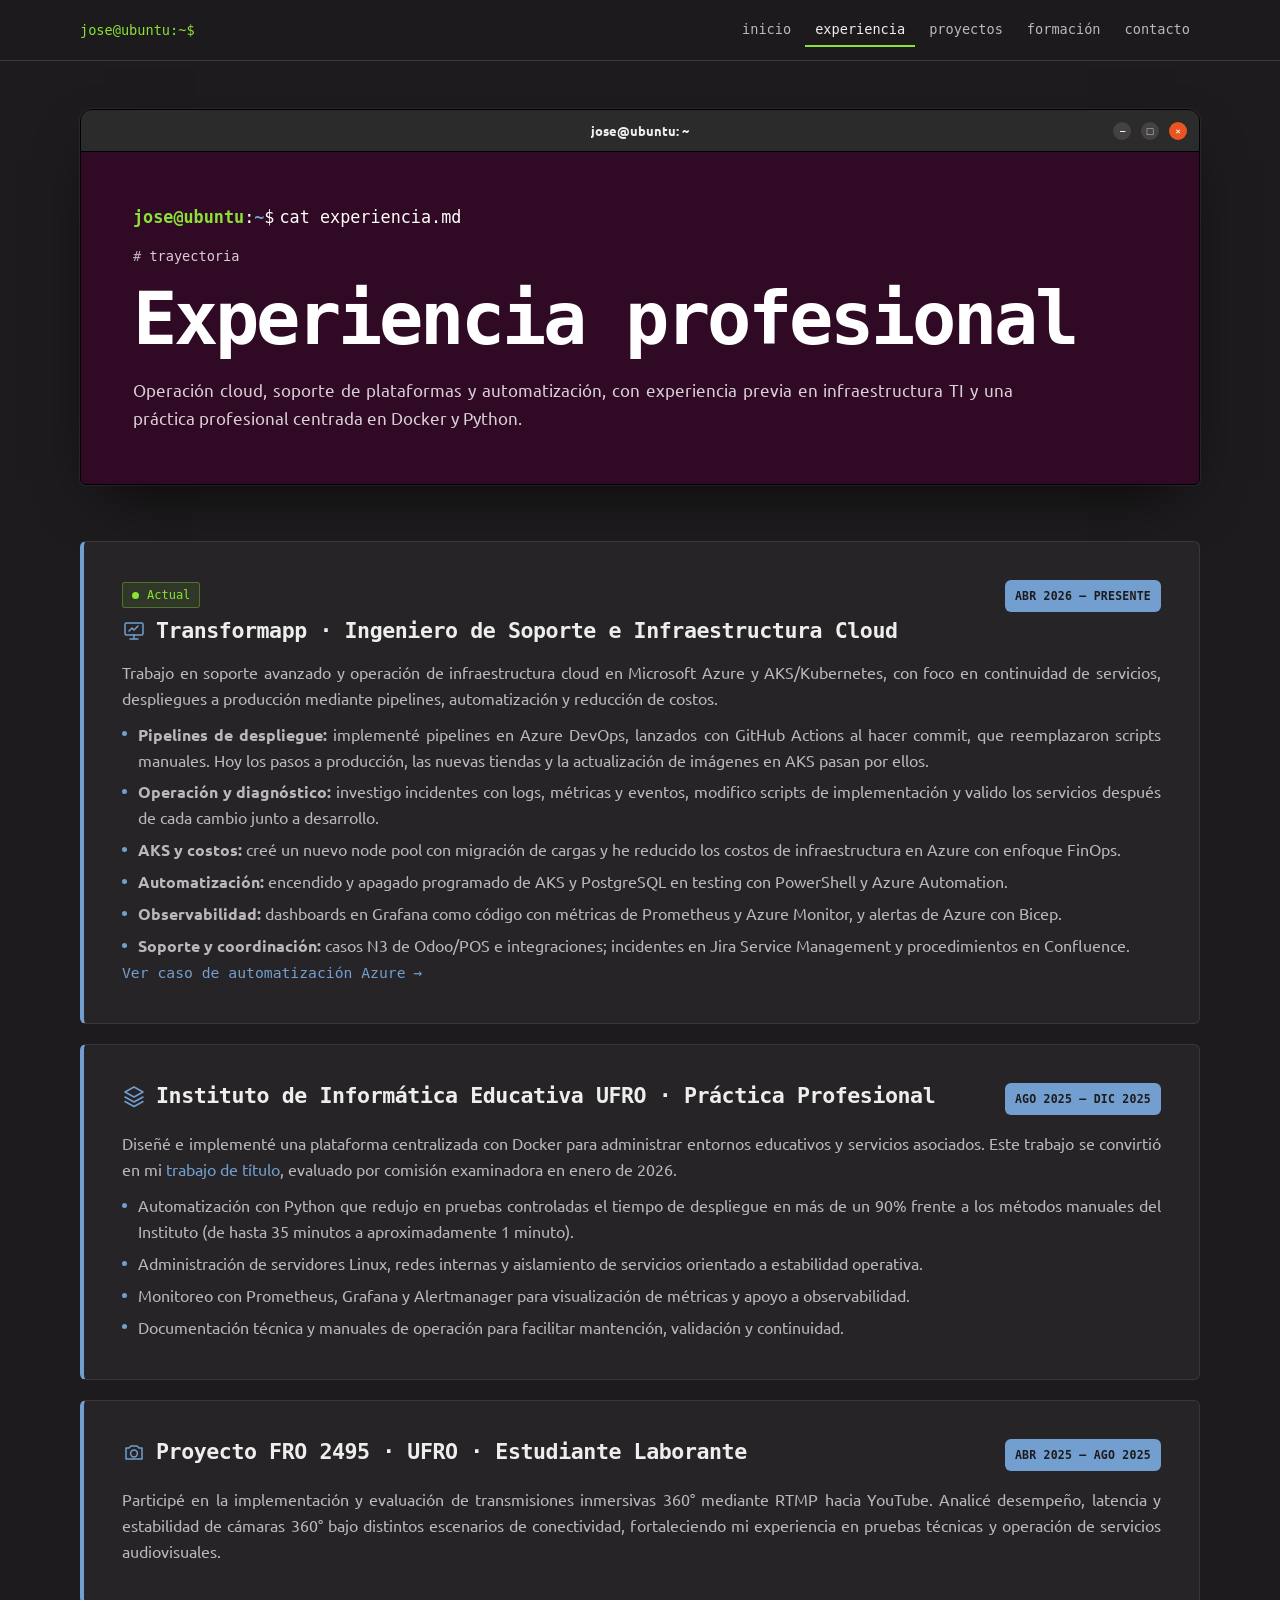
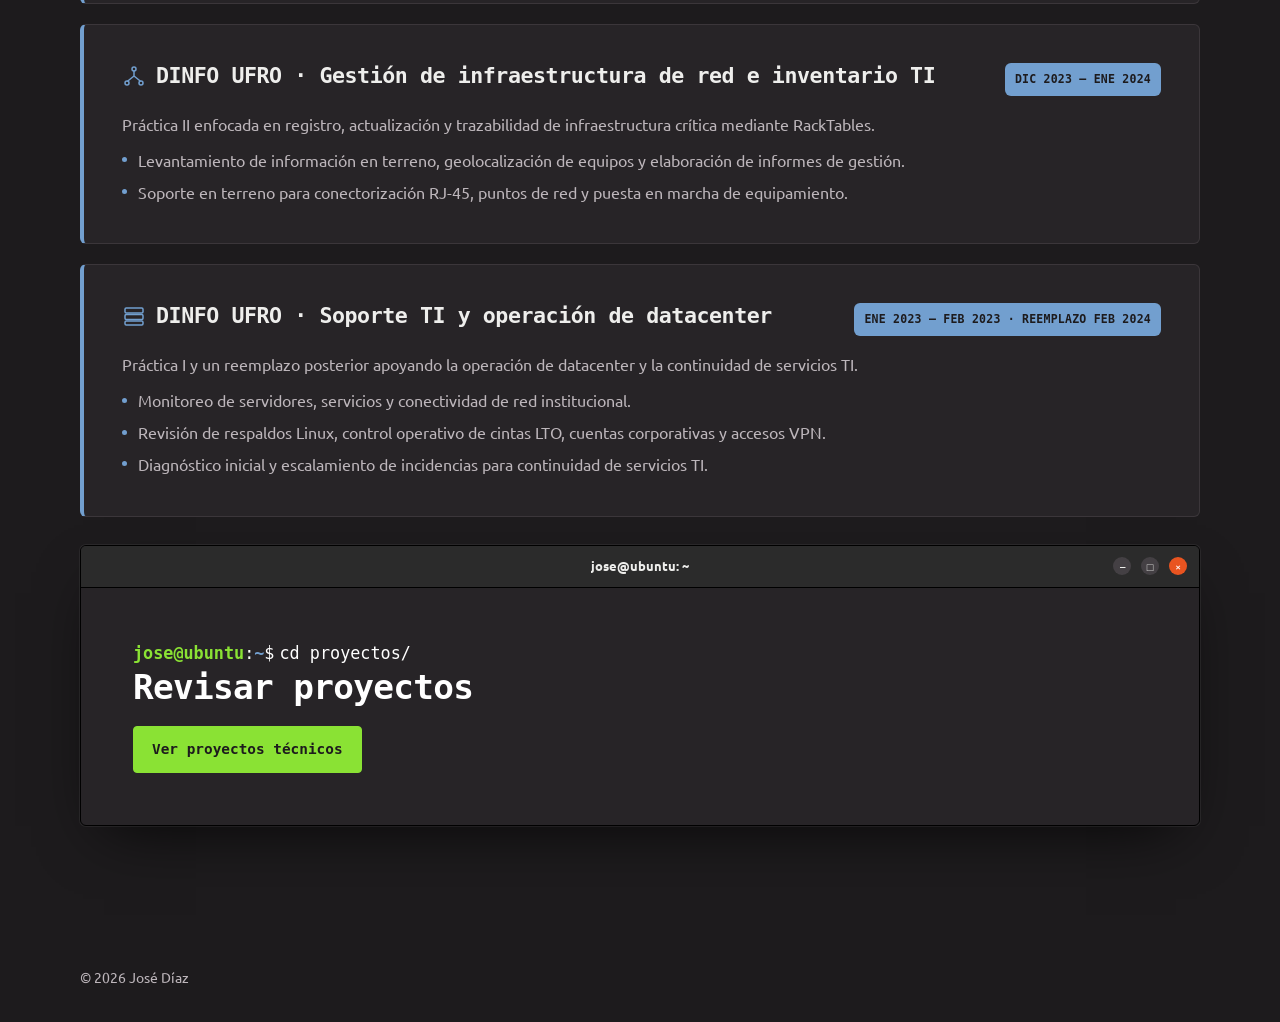
==== commit dbb069d7: "Justifica textos, resume experiencia y retira el laboratorio en desarrollo - Párrafos y viñetas just" ====
--- a/experiencia.html
+++ b/experiencia.html
@@ -49,15 +49,12 @@
         <div class="timeline-heading"><div><span class="status status-current">Actual</span><h2><span class="entry-icon" aria-hidden="true"><svg viewBox="0 0 24 24" fill="none" stroke="currentColor" stroke-width="1.5" stroke-linecap="round" stroke-linejoin="round"><rect x="3" y="4" width="18" height="12" rx="1.5"></rect><path d="M8 20h8M12 16v4"></path><path d="M7 12l3-3 2 2 4-4"></path></svg></span>Transformapp · Ingeniero de Soporte e Infraestructura Cloud</h2></div><span class="tag">Abr 2026 — Presente</span></div>
         <p>Trabajo en soporte avanzado y operación de infraestructura cloud en Microsoft Azure y AKS/Kubernetes, con foco en continuidad de servicios, despliegues a producción mediante pipelines, automatización y reducción de costos.</p>
         <ul class="timeline-list">
-          <li><strong>Operación y diagnóstico:</strong> investigo incidentes mediante logs, métricas y eventos, y valido la disponibilidad de servicios utilizando Docker, Helm y Linux.</li>
-          <li><strong>Pipelines de despliegue:</strong> implementé pipelines en Azure DevOps a partir de scripts que antes ejecutaba manualmente, y un workflow de GitHub Actions que los lanza al hacer commit en la rama correspondiente. Hoy los pasos a producción, la implementación de nuevas tiendas y la actualización de imágenes en AKS se hacen mediante esos pipelines.</li>
-          <li><strong>Cambios y validación:</strong> modifico scripts de implementación y participo en cambios de código, coordinando con desarrollo y comprobando los servicios después de cada despliegue.</li>
-          <li><strong>Capacidad en AKS:</strong> creé un nuevo node pool y migré las cargas de trabajo hacia él.</li>
-          <li><strong>Costos Azure (FinOps):</strong> analizo consumo y recursos y he reducido los costos de infraestructura en Azure.</li>
-          <li><strong>Automatización:</strong> desarrollé y validé flujos con PowerShell y Azure Automation en testing, con comprobación de dependencias, estados y recuperación.</li>
-          <li><strong>Observabilidad:</strong> desarrollé dashboards en Grafana como código (JSON), con métricas de Prometheus y Azure Monitor, y alertas de Azure con Bicep.</li>
-          <li><strong>Soporte de aplicaciones:</strong> atiendo casos N3 de Odoo/POS, facturación electrónica, medios de pago e integraciones.</li>
-          <li><strong>Coordinación y documentación:</strong> gestiono incidentes en Jira Service Management, coordino con equipos y proveedores y documento procedimientos operativos y recuperación en Confluence.</li>
+          <li><strong>Pipelines de despliegue:</strong> implementé pipelines en Azure DevOps, lanzados con GitHub Actions al hacer commit, que reemplazaron scripts manuales. Hoy los pasos a producción, las nuevas tiendas y la actualización de imágenes en AKS pasan por ellos.</li>
+          <li><strong>Operación y diagnóstico:</strong> investigo incidentes con logs, métricas y eventos, modifico scripts de implementación y valido los servicios después de cada cambio junto a desarrollo.</li>
+          <li><strong>AKS y costos:</strong> creé un nuevo node pool con migración de cargas y he reducido los costos de infraestructura en Azure con enfoque FinOps.</li>
+          <li><strong>Automatización:</strong> encendido y apagado programado de AKS y PostgreSQL en testing con PowerShell y Azure Automation.</li>
+          <li><strong>Observabilidad:</strong> dashboards en Grafana como código con métricas de Prometheus y Azure Monitor, y alertas de Azure con Bicep.</li>
+          <li><strong>Soporte y coordinación:</strong> casos N3 de Odoo/POS e integraciones; incidentes en Jira Service Management y procedimientos en Confluence.</li>
         </ul>
         <a class="text-link" href="proyectos/automatizacion-costos-azure.html">Ver caso de automatización Azure <span aria-hidden="true">→</span></a>
       </article>
--- a/assets/styles.css
+++ b/assets/styles.css
@@ -818,6 +818,11 @@
   border-top: 1px solid var(--line-strong);
 }
 
+.tech-group h3::before {
+  content: "> ";
+  color: var(--prompt);
+}
+
 .tech-group h3 {
   margin-bottom: 8px;
   color: var(--ink);
@@ -993,6 +998,11 @@
 
 .timeline-item:has(.status-current) {
   border-left-color: var(--code-accent);
+}
+
+/* El cargo actual reacciona al pasar el mouse igual que los demás. */
+.timeline-item:has(.status-current):hover {
+  border-color: var(--line-strong);
 }
 
 .timeline-heading {
@@ -1841,13 +1851,14 @@
   background: var(--surface);
 }
 
+/* Párrafos y viñetas justificados en pantallas anchas; en móvil se mantienen a la izquierda
+   para evitar espacios grandes entre palabras. */
 @media (min-width: 761px) {
-  .timeline-item > p,
-  .project-summary,
-  .chapter-intro > p:not(.eyebrow),
-  .doc-hero .lead {
-    text-align: left;
+  main p:not(.term-cmd):not(.kicker):not(.eyebrow):not(.fetch-user):not(.fetch-rule):not(.summary-label),
+  main li {
+    text-align: justify;
     text-align-last: left;
+    hyphens: auto;
   }
 }
 
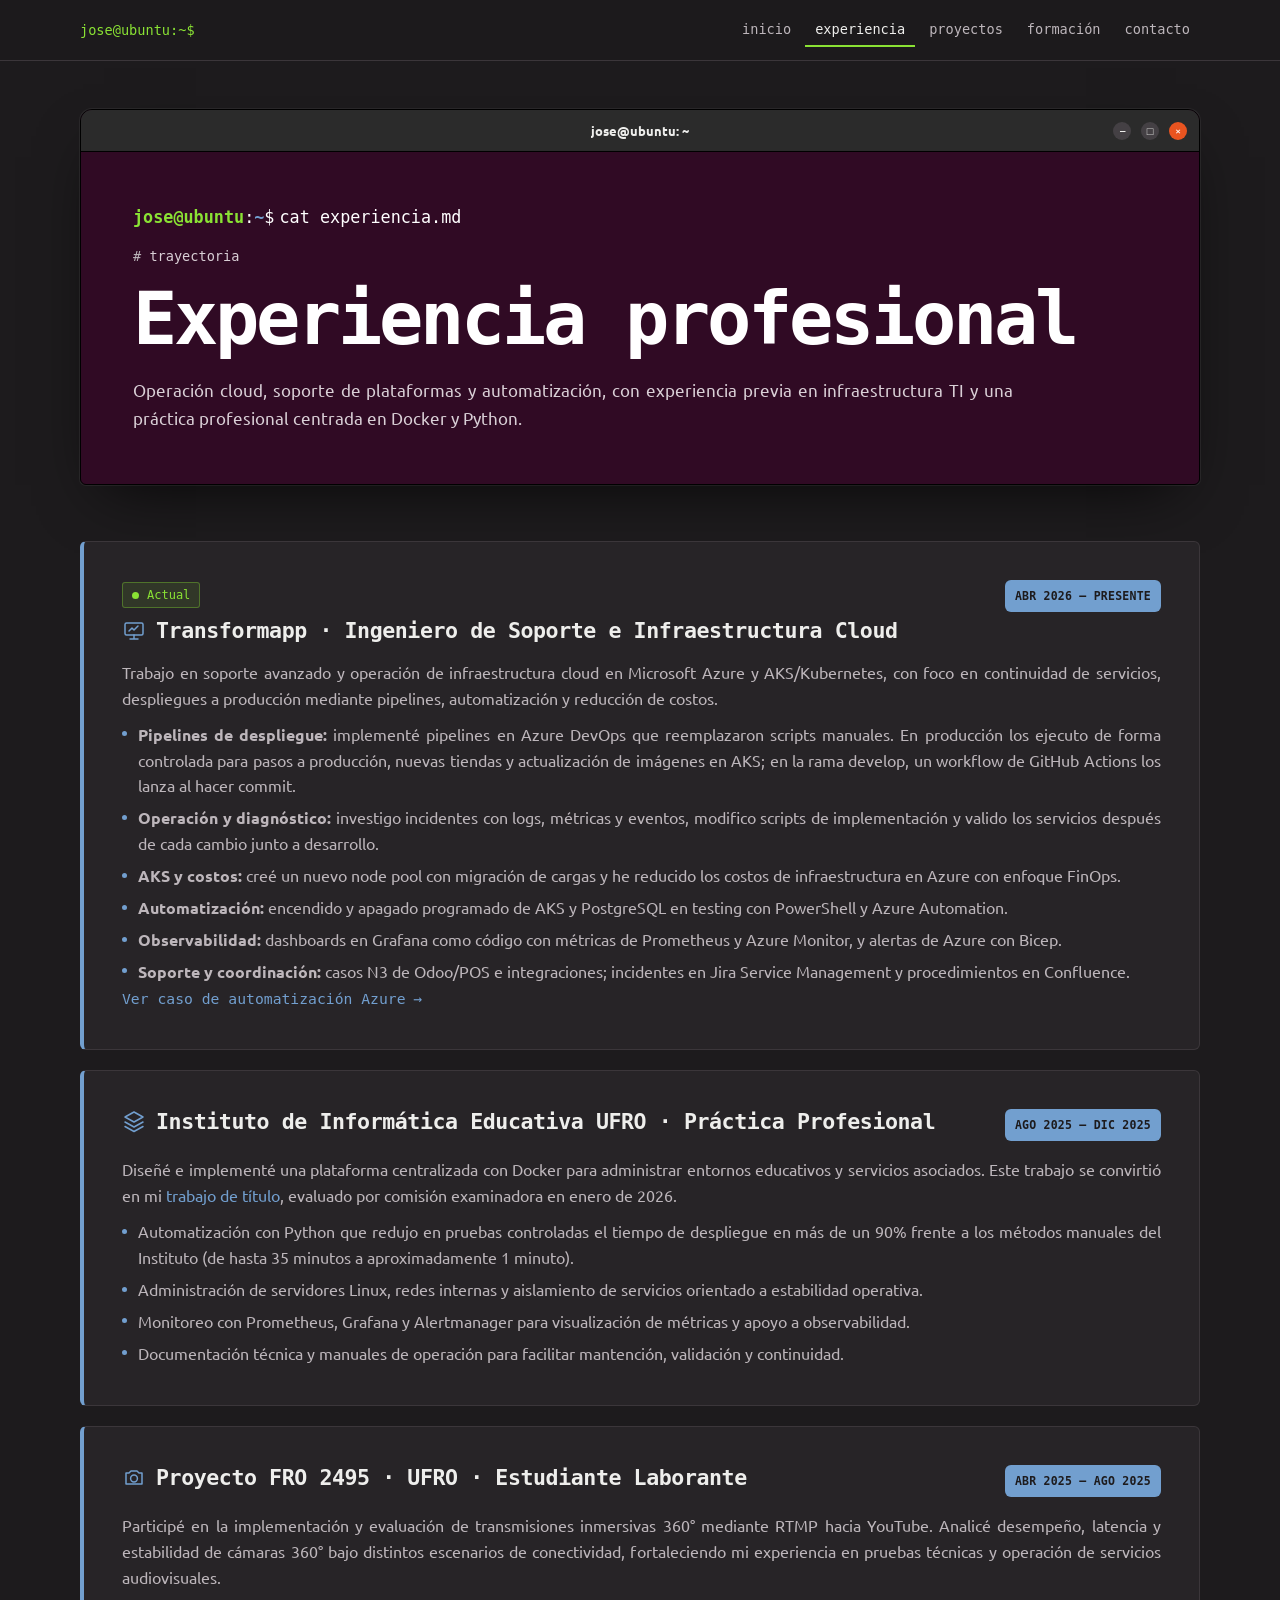
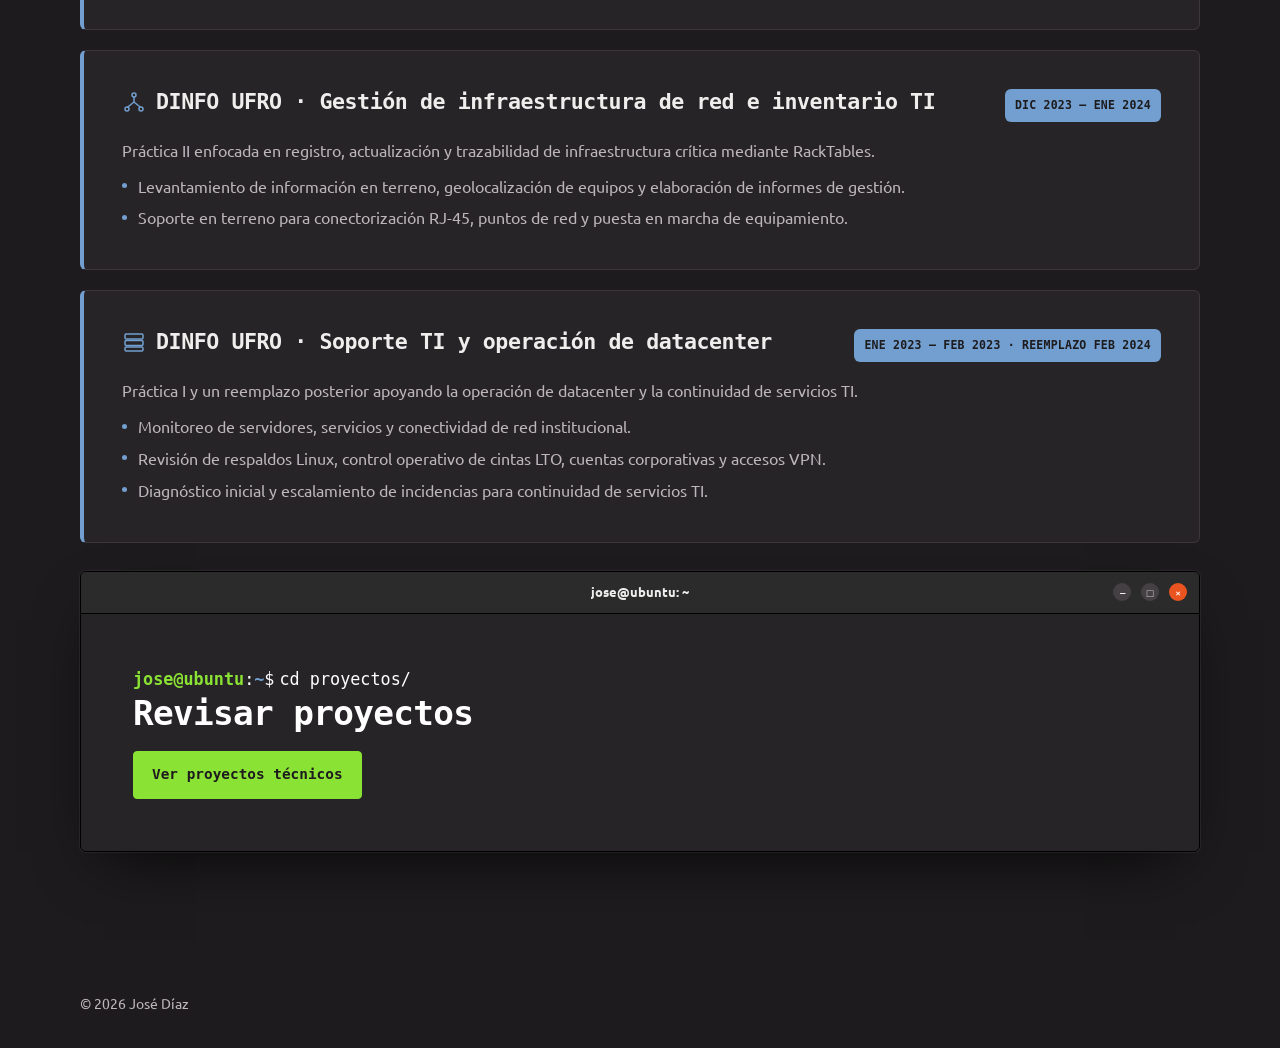
==== commit 158dce26: "Precisa el uso de GitHub Actions en la experiencia El workflow de GitHub Actions lanza los pipelines" ====
--- a/experiencia.html
+++ b/experiencia.html
@@ -49,7 +49,7 @@
         <div class="timeline-heading"><div><span class="status status-current">Actual</span><h2><span class="entry-icon" aria-hidden="true"><svg viewBox="0 0 24 24" fill="none" stroke="currentColor" stroke-width="1.5" stroke-linecap="round" stroke-linejoin="round"><rect x="3" y="4" width="18" height="12" rx="1.5"></rect><path d="M8 20h8M12 16v4"></path><path d="M7 12l3-3 2 2 4-4"></path></svg></span>Transformapp · Ingeniero de Soporte e Infraestructura Cloud</h2></div><span class="tag">Abr 2026 — Presente</span></div>
         <p>Trabajo en soporte avanzado y operación de infraestructura cloud en Microsoft Azure y AKS/Kubernetes, con foco en continuidad de servicios, despliegues a producción mediante pipelines, automatización y reducción de costos.</p>
         <ul class="timeline-list">
-          <li><strong>Pipelines de despliegue:</strong> implementé pipelines en Azure DevOps, lanzados con GitHub Actions al hacer commit, que reemplazaron scripts manuales. Hoy los pasos a producción, las nuevas tiendas y la actualización de imágenes en AKS pasan por ellos.</li>
+          <li><strong>Pipelines de despliegue:</strong> implementé pipelines en Azure DevOps que reemplazaron scripts manuales. En producción los ejecuto de forma controlada para pasos a producción, nuevas tiendas y actualización de imágenes en AKS; en la rama develop, un workflow de GitHub Actions los lanza al hacer commit.</li>
           <li><strong>Operación y diagnóstico:</strong> investigo incidentes con logs, métricas y eventos, modifico scripts de implementación y valido los servicios después de cada cambio junto a desarrollo.</li>
           <li><strong>AKS y costos:</strong> creé un nuevo node pool con migración de cargas y he reducido los costos de infraestructura en Azure con enfoque FinOps.</li>
           <li><strong>Automatización:</strong> encendido y apagado programado de AKS y PostgreSQL en testing con PowerShell y Azure Automation.</li>
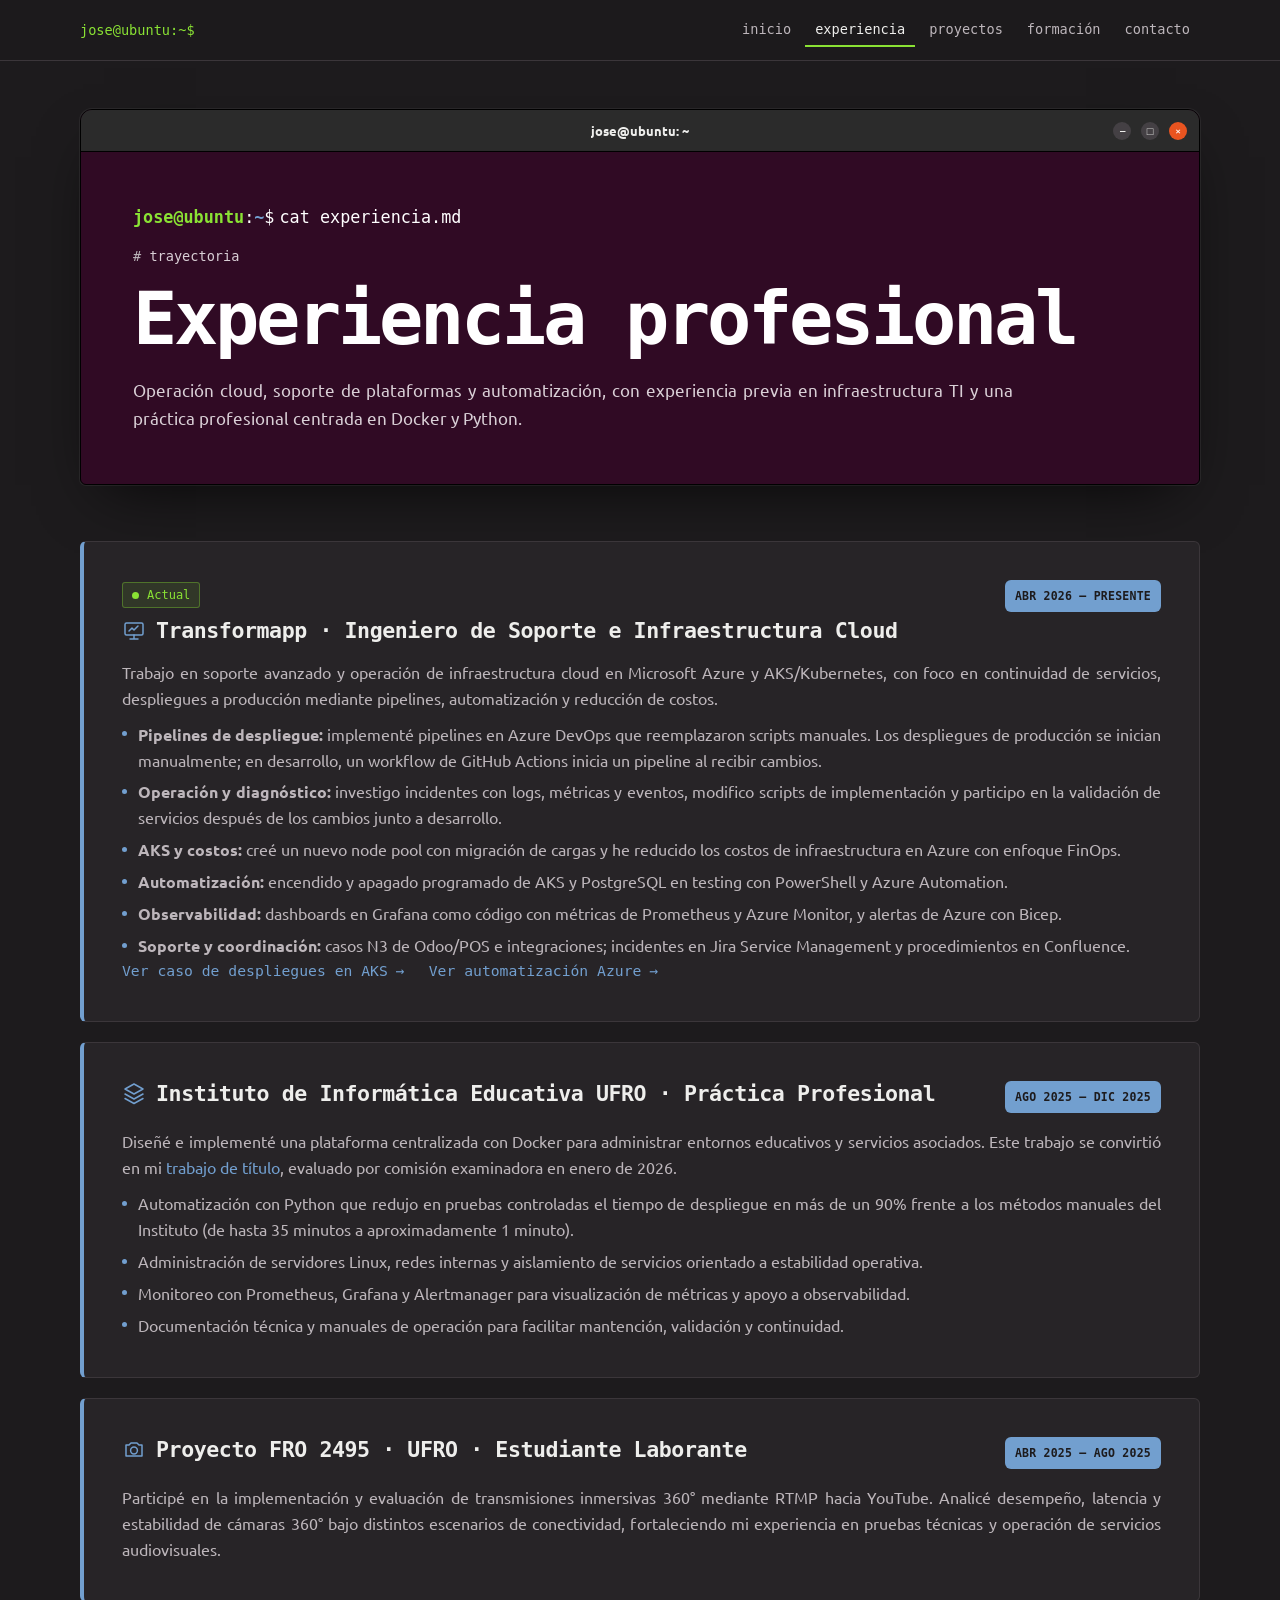
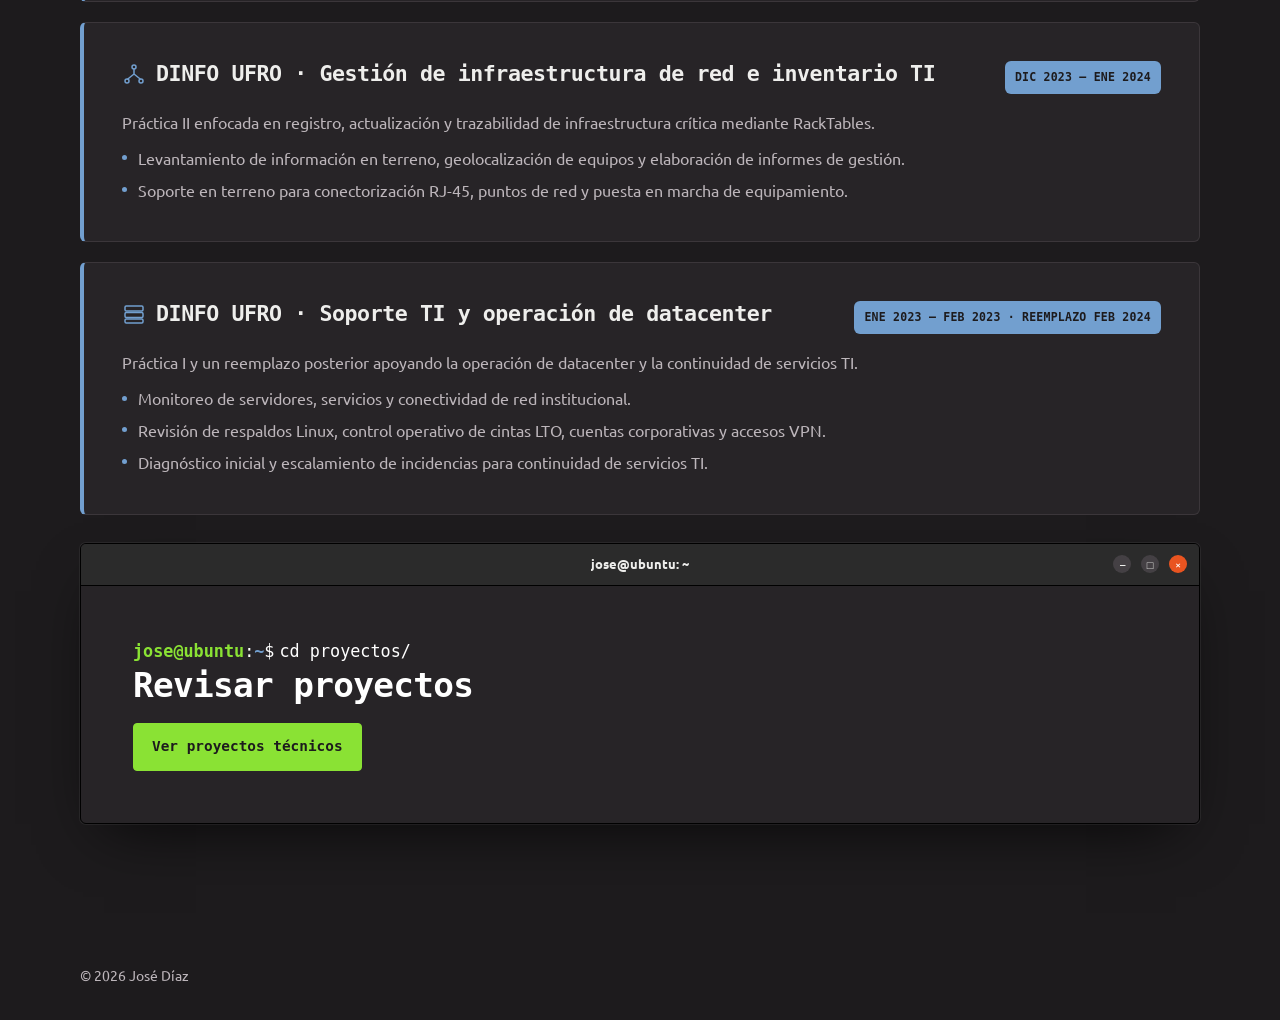
==== commit eb6b8484: "Mejora navegación e interacción del portafolio" ====
--- a/experiencia.html
+++ b/experiencia.html
@@ -18,7 +18,7 @@
   <link rel="preconnect" href="https://fonts.googleapis.com" />
   <link rel="preconnect" href="https://fonts.gstatic.com" crossorigin />
   <link rel="stylesheet" href="https://fonts.googleapis.com/css2?family=Ubuntu:wght@400;500;700&family=Ubuntu+Mono:wght@400;700&display=swap" />
-  <link rel="stylesheet" href="assets/styles.css?v=20261105-ubuntu" />
+  <link rel="stylesheet" href="assets/styles.css?v=20261107-home" />
 </head>
 <body>
   <header class="site-header">
@@ -49,14 +49,14 @@
         <div class="timeline-heading"><div><span class="status status-current">Actual</span><h2><span class="entry-icon" aria-hidden="true"><svg viewBox="0 0 24 24" fill="none" stroke="currentColor" stroke-width="1.5" stroke-linecap="round" stroke-linejoin="round"><rect x="3" y="4" width="18" height="12" rx="1.5"></rect><path d="M8 20h8M12 16v4"></path><path d="M7 12l3-3 2 2 4-4"></path></svg></span>Transformapp · Ingeniero de Soporte e Infraestructura Cloud</h2></div><span class="tag">Abr 2026 — Presente</span></div>
         <p>Trabajo en soporte avanzado y operación de infraestructura cloud en Microsoft Azure y AKS/Kubernetes, con foco en continuidad de servicios, despliegues a producción mediante pipelines, automatización y reducción de costos.</p>
         <ul class="timeline-list">
-          <li><strong>Pipelines de despliegue:</strong> implementé pipelines en Azure DevOps que reemplazaron scripts manuales. En producción los ejecuto de forma controlada para pasos a producción, nuevas tiendas y actualización de imágenes en AKS; en la rama develop, un workflow de GitHub Actions los lanza al hacer commit.</li>
-          <li><strong>Operación y diagnóstico:</strong> investigo incidentes con logs, métricas y eventos, modifico scripts de implementación y valido los servicios después de cada cambio junto a desarrollo.</li>
+          <li><strong>Pipelines de despliegue:</strong> implementé pipelines en Azure DevOps que reemplazaron scripts manuales. Los despliegues de producción se inician manualmente; en desarrollo, un workflow de GitHub Actions inicia un pipeline al recibir cambios.</li>
+          <li><strong>Operación y diagnóstico:</strong> investigo incidentes con logs, métricas y eventos, modifico scripts de implementación y participo en la validación de servicios después de los cambios junto a desarrollo.</li>
           <li><strong>AKS y costos:</strong> creé un nuevo node pool con migración de cargas y he reducido los costos de infraestructura en Azure con enfoque FinOps.</li>
           <li><strong>Automatización:</strong> encendido y apagado programado de AKS y PostgreSQL en testing con PowerShell y Azure Automation.</li>
           <li><strong>Observabilidad:</strong> dashboards en Grafana como código con métricas de Prometheus y Azure Monitor, y alertas de Azure con Bicep.</li>
           <li><strong>Soporte y coordinación:</strong> casos N3 de Odoo/POS e integraciones; incidentes en Jira Service Management y procedimientos en Confluence.</li>
         </ul>
-        <a class="text-link" href="proyectos/automatizacion-costos-azure.html">Ver caso de automatización Azure <span aria-hidden="true">→</span></a>
+        <div class="experience-case-links"><a class="text-link" href="proyectos/despliegues-aks.html">Ver caso de despliegues en AKS <span aria-hidden="true">→</span></a><a class="text-link" href="proyectos/automatizacion-costos-azure.html">Ver automatización Azure <span aria-hidden="true">→</span></a></div>
       </article>
       <article class="timeline-item">
         <div class="timeline-heading"><h2><span class="entry-icon" aria-hidden="true"><svg viewBox="0 0 24 24" fill="none" stroke="currentColor" stroke-width="1.5" stroke-linecap="round" stroke-linejoin="round"><path d="M12 3l9 5-9 5-9-5 9-5z"></path><path d="M3 13l9 5 9-5"></path><path d="M3 17.5l9 5 9-5"></path></svg></span>Instituto de Informática Educativa UFRO · Práctica Profesional</h2><span class="tag">Ago 2025 — Dic 2025</span></div>
--- a/assets/styles.css
+++ b/assets/styles.css
@@ -1854,11 +1854,21 @@
 /* Párrafos y viñetas justificados en pantallas anchas; en móvil se mantienen a la izquierda
    para evitar espacios grandes entre palabras. */
 @media (min-width: 761px) {
-  main p:not(.term-cmd):not(.kicker):not(.eyebrow):not(.fetch-user):not(.fetch-rule):not(.summary-label),
-  main li {
+  main :where(p:not(.term-cmd):not(.kicker):not(.eyebrow):not(.fetch-user):not(.fetch-rule):not(.summary-label)),
+  main :where(li) {
     text-align: justify;
     text-align-last: left;
     hyphens: auto;
+  }
+
+  /* Columnas angostas (pasos de flujo, fichas cortas): justificar abre espacios grandes. */
+  main .lane-steps li,
+  main .project-at-a-glance p,
+  main .case-overview p,
+  main .chapter-intro p,
+  main .learning-list li,
+  main .pipeline-grid p {
+    text-align: left;
   }
 }
 
@@ -2244,3 +2254,214 @@
     animation: none;
   }
 }
+
+/* ---------- Diagramas y maquetas de fichas de proyecto ---------- */
+.diagram {
+  margin: 0;
+  padding: clamp(18px, 3vw, 28px);
+  overflow-x: auto;
+  border: 1px solid var(--line);
+  border-radius: var(--radius);
+  background: var(--navy);
+}
+
+.diagram svg {
+  display: block;
+  width: 100%;
+  min-width: 640px;
+  height: auto;
+}
+
+.diagram figcaption {
+  margin-top: 14px;
+  color: var(--muted);
+  font-size: 0.85rem;
+}
+
+.d-box { fill: var(--surface-soft); stroke: var(--line-strong); stroke-width: 1.2; }
+.d-box-accent { fill: rgba(114, 159, 207, 0.12); stroke: var(--accent); stroke-width: 1.4; }
+.d-box-prompt { fill: rgba(138, 226, 52, 0.08); stroke: var(--prompt); stroke-width: 1.4; }
+.d-box-warn { fill: rgba(252, 233, 79, 0.08); stroke: var(--planned); stroke-width: 1.4; }
+.d-zone { fill: none; stroke: var(--line-strong); stroke-width: 1; stroke-dasharray: 5 5; }
+.d-title { fill: var(--ink); font-family: var(--code-font); font-size: 15px; font-weight: 700; }
+.d-text { fill: var(--muted); font-family: "Ubuntu", sans-serif; font-size: 12.5px; }
+.d-label { fill: var(--accent); font-family: var(--code-font); font-size: 12px; }
+.d-label-prompt { fill: var(--prompt); font-family: var(--code-font); font-size: 12px; }
+.d-label-warn { fill: var(--planned); font-family: var(--code-font); font-size: 12px; }
+.d-line { fill: none; stroke: var(--accent); stroke-width: 1.6; }
+.d-line-dash { fill: none; stroke: var(--prompt); stroke-width: 1.6; stroke-dasharray: 6 5; }
+.d-line-muted { fill: none; stroke: var(--line-strong); stroke-width: 1.4; }
+.d-arrow { fill: var(--accent); }
+.d-arrow-prompt { fill: var(--prompt); }
+
+/* Vista de etapas, como en Azure DevOps */
+.stage-view {
+  display: grid;
+  grid-template-columns: repeat(6, minmax(0, 1fr));
+  gap: 10px;
+}
+
+.stage {
+  position: relative;
+  padding: 14px 12px;
+  border: 1px solid var(--line-strong);
+  border-radius: var(--radius-small);
+  background: var(--surface-soft);
+}
+
+.stage::before {
+  display: inline-grid;
+  width: 18px;
+  height: 18px;
+  margin-bottom: 10px;
+  place-items: center;
+  border-radius: 50%;
+  background: var(--functional);
+  color: var(--on-accent);
+  content: "\2713";
+  font-size: 11px;
+  font-weight: 700;
+}
+
+.stage.is-gate::before { background: var(--planned); content: "\25CF"; font-size: 9px; }
+.stage.is-gate { border-color: var(--planned); }
+.stage strong { display: block; color: var(--ink); font-family: var(--code-font); font-size: 0.95rem; }
+.stage small { display: block; margin-top: 4px; color: var(--muted); font-size: 0.78rem; line-height: 1.4; }
+
+/* Maqueta del formulario "Run pipeline" */
+.mock-form {
+  max-width: 560px;
+  overflow: hidden;
+  border: 1px solid var(--line-strong);
+  border-radius: var(--radius);
+  background: var(--surface);
+}
+
+.mock-form-head {
+  padding: 12px 18px;
+  border-bottom: 1px solid var(--line);
+  background: var(--surface-soft);
+  color: var(--ink);
+  font-weight: 700;
+}
+
+.mock-form-body { display: grid; gap: 14px; padding: 18px; }
+.mock-field span { display: block; margin-bottom: 6px; color: var(--muted); font-size: 0.82rem; }
+
+.mock-select {
+  display: flex;
+  justify-content: space-between;
+  padding: 9px 12px;
+  border: 1px solid var(--line-strong);
+  border-radius: 4px;
+  background: var(--bg);
+  color: var(--ink);
+  font-family: var(--code-font);
+  font-size: 0.9rem;
+}
+
+.mock-select::after { color: var(--muted); content: "\25BE"; }
+.mock-checks { display: flex; flex-wrap: wrap; gap: 6px; }
+
+.mock-checks i {
+  padding: 5px 9px;
+  border: 1px solid var(--line-strong);
+  border-radius: 4px;
+  color: var(--muted);
+  font-family: var(--code-font);
+  font-size: 0.82rem;
+  font-style: normal;
+}
+
+.mock-checks i.on { border-color: var(--prompt); color: var(--prompt); }
+.mock-checks i.on::before { content: "\2713  "; }
+
+.mock-run {
+  justify-self: end;
+  padding: 8px 16px;
+  border-radius: 4px;
+  background: var(--prompt);
+  color: var(--on-accent);
+  font-family: var(--code-font);
+  font-weight: 700;
+}
+
+.split-visual {
+  display: grid;
+  grid-template-columns: minmax(0, 1fr) minmax(0, 1fr);
+  gap: clamp(20px, 4vw, 40px);
+  align-items: center;
+}
+
+/* Grilla de pipelines */
+.pipeline-grid {
+  display: grid;
+  grid-template-columns: repeat(3, minmax(0, 1fr));
+  gap: 12px;
+}
+
+.pipeline-grid article {
+  padding: 16px;
+  border: 1px solid var(--line);
+  border-left: 3px solid var(--accent);
+  border-radius: var(--radius-small);
+  background: var(--surface);
+}
+
+.pipeline-grid h3 { margin-bottom: 6px; font-size: 1rem; }
+.pipeline-grid h3::before { color: var(--prompt); content: "\25B8  "; }
+.pipeline-grid p { margin: 0; font-size: 0.88rem; line-height: 1.5; }
+
+@media (max-width: 900px) {
+  .stage-view { grid-template-columns: repeat(3, minmax(0, 1fr)); }
+  .split-visual,
+  .pipeline-grid { grid-template-columns: 1fr; }
+}
+
+@media (max-width: 640px) {
+  .stage-view { grid-template-columns: repeat(2, minmax(0, 1fr)); }
+}
+
+.steps-list {
+  grid-template-columns: 1fr;
+  max-width: 820px;
+}
+
+/* Consola opcional de navegación, sin ejecución de comandos del sistema. */
+.interactive-terminal { margin-top: 28px; padding-top: 22px; border-top: 1px solid rgba(255,255,255,.18); font-family: var(--code-font); }
+.interactive-terminal[hidden] { display: none; }
+.terminal-body .terminal-invitation { margin: 0 0 12px; color: #fff; font-size: .93rem; }
+.terminal-invitation span { color: #d5c4d3; font-size: .8rem; }
+.terminal-shortcuts { display: flex; flex-wrap: wrap; gap: 8px; margin-bottom: 15px; }
+.terminal-shortcuts button { border: 1px solid #a78ca2; border-radius: 4px; padding: 5px 10px; background: transparent; color: #f5e9f2; font: inherit; font-size: .82rem; cursor: pointer; }
+.terminal-shortcuts button:hover, .terminal-shortcuts button:focus-visible { background: #f5e9f2; color: #2c1729; }
+.terminal-output:empty { display: none; }
+.terminal-output { margin-bottom: 14px; padding: 12px 14px; border-left: 2px solid #8ae234; background: rgba(0,0,0,.18); overflow-wrap: anywhere; }
+.terminal-body .terminal-output p { margin: 0 0 6px; color: #f4eaf2; font-size: .88rem; }
+.terminal-body .terminal-output .terminal-result-command { color: #a8e675; }
+.terminal-output a { color: #a8e675; font-size: .88rem; }
+#terminal-form { display: flex; align-items: center; flex-wrap: wrap; gap: 8px; }
+#terminal-form input { min-width: 120px; flex: 1; padding: 7px; border: 0; border-bottom: 1px solid #b49aad; background: transparent; color: #fff; font: inherit; }
+#terminal-form input::placeholder { color: #d4c0d0; }
+#terminal-form button { padding: 6px 10px; border: 1px solid #a78ca2; border-radius: 4px; background: transparent; color: #fff; font: inherit; cursor: pointer; }
+#terminal-form input:focus-visible, #terminal-form button:focus-visible, .terminal-shortcuts button:focus-visible { outline: 3px solid #f6d36f; outline-offset: 3px; }
+.interactive-terminal .sr-only { position: absolute; width: 1px; height: 1px; padding: 0; margin: -1px; overflow: hidden; clip: rect(0, 0, 0, 0); white-space: nowrap; border: 0; }
+
+/* Ejemplos desplegables y caso destacado en la portada. */
+.focus-detail { margin-top: 16px; padding-top: 13px; border-top: 1px solid var(--line); }
+.focus-detail summary { color: var(--accent-strong); cursor: pointer; font-weight: 700; line-height: 1.4; }
+.focus-detail summary:focus-visible { outline: 3px solid var(--accent-strong); outline-offset: 4px; }
+.focus-detail[open] summary { margin-bottom: 10px; }
+.focus-detail p { margin-bottom: 10px; }
+.focus-detail a { color: var(--accent-strong); font-weight: 700; }
+.project-teaser-featured { border-top: 3px solid var(--accent-strong); }
+@media (prefers-reduced-motion: no-preference) {
+  .focus-detail[open] p, .focus-detail[open] a { animation: home-detail-in .2s ease-out both; }
+  @keyframes home-detail-in { from { opacity: 0; transform: translateY(-4px); } to { opacity: 1; transform: translateY(0); } }
+}
+
+/* Una portada con tres casos y enlaces de evidencia visibles. */
+@media (min-width: 901px) {
+  .project-preview .project-teaser-grid { grid-template-columns: repeat(3, minmax(0, 1fr)); }
+}
+.experience-case-links { display: flex; flex-wrap: wrap; gap: 12px 24px; }
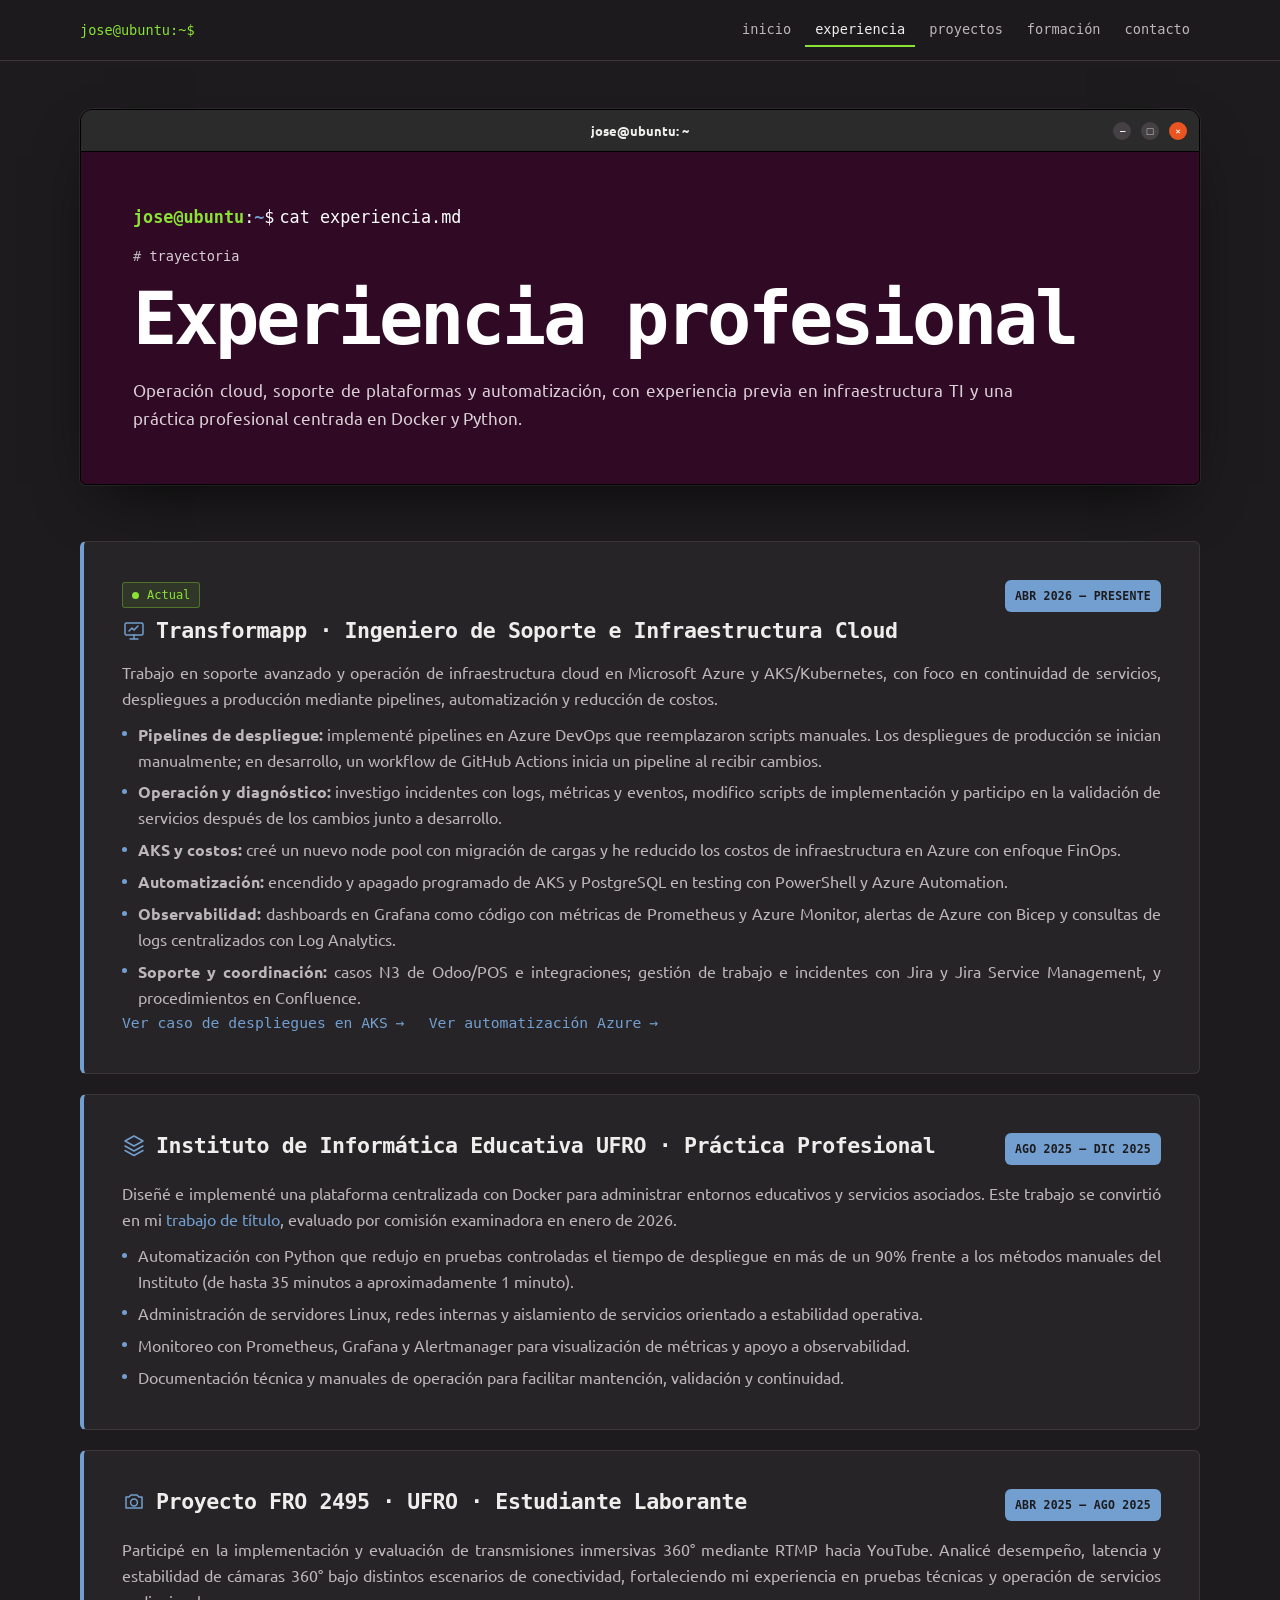
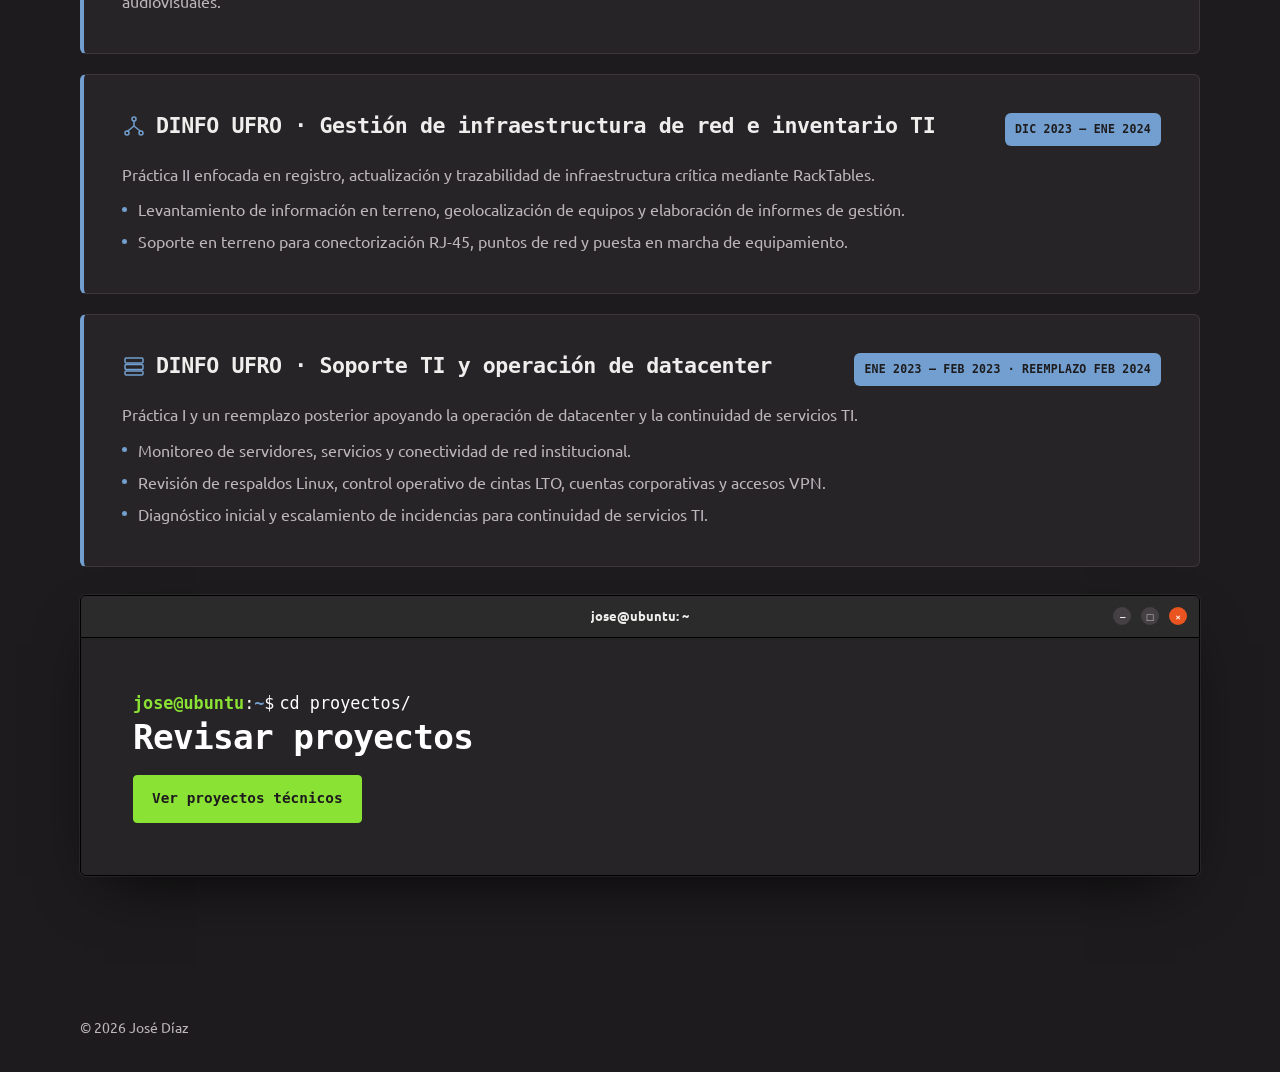
==== commit 11dad611: "Actualiza herramientas y experiencia de observabilidad" ====
--- a/experiencia.html
+++ b/experiencia.html
@@ -53,8 +53,8 @@
           <li><strong>Operación y diagnóstico:</strong> investigo incidentes con logs, métricas y eventos, modifico scripts de implementación y participo en la validación de servicios después de los cambios junto a desarrollo.</li>
           <li><strong>AKS y costos:</strong> creé un nuevo node pool con migración de cargas y he reducido los costos de infraestructura en Azure con enfoque FinOps.</li>
           <li><strong>Automatización:</strong> encendido y apagado programado de AKS y PostgreSQL en testing con PowerShell y Azure Automation.</li>
-          <li><strong>Observabilidad:</strong> dashboards en Grafana como código con métricas de Prometheus y Azure Monitor, y alertas de Azure con Bicep.</li>
-          <li><strong>Soporte y coordinación:</strong> casos N3 de Odoo/POS e integraciones; incidentes en Jira Service Management y procedimientos en Confluence.</li>
+          <li><strong>Observabilidad:</strong> dashboards en Grafana como código con métricas de Prometheus y Azure Monitor, alertas de Azure con Bicep y consultas de logs centralizados con Log Analytics.</li>
+          <li><strong>Soporte y coordinación:</strong> casos N3 de Odoo/POS e integraciones; gestión de trabajo e incidentes con Jira y Jira Service Management, y procedimientos en Confluence.</li>
         </ul>
         <div class="experience-case-links"><a class="text-link" href="proyectos/despliegues-aks.html">Ver caso de despliegues en AKS <span aria-hidden="true">→</span></a><a class="text-link" href="proyectos/automatizacion-costos-azure.html">Ver automatización Azure <span aria-hidden="true">→</span></a></div>
       </article>
--- a/assets/styles.css
+++ b/assets/styles.css
@@ -2465,3 +2465,14 @@
   .project-preview .project-teaser-grid { grid-template-columns: repeat(3, minmax(0, 1fr)); }
 }
 .experience-case-links { display: flex; flex-wrap: wrap; gap: 12px 24px; }
+
+/* La presentación prioriza lectura y acceso temprano a proyectos. */
+.hero .terminal-body .lead { text-align: left; text-align-last: auto; }
+@media (max-width: 640px) {
+  .nav-links a { display: inline-flex; align-items: center; min-height: 44px; }
+  .hero .terminal-body > .hero-actions + .term-cmd { margin-top: 24px; }
+  .hero .fetch { grid-template-columns: auto minmax(0, 1fr); gap: 12px; align-items: start; }
+  .hero .fetch .avatar { width: 72px; height: 72px; }
+  .hero .fetch-info { font-size: .75rem; gap: 4px; }
+  .hero .fetch-palette span { width: 19px; height: 10px; }
+}
